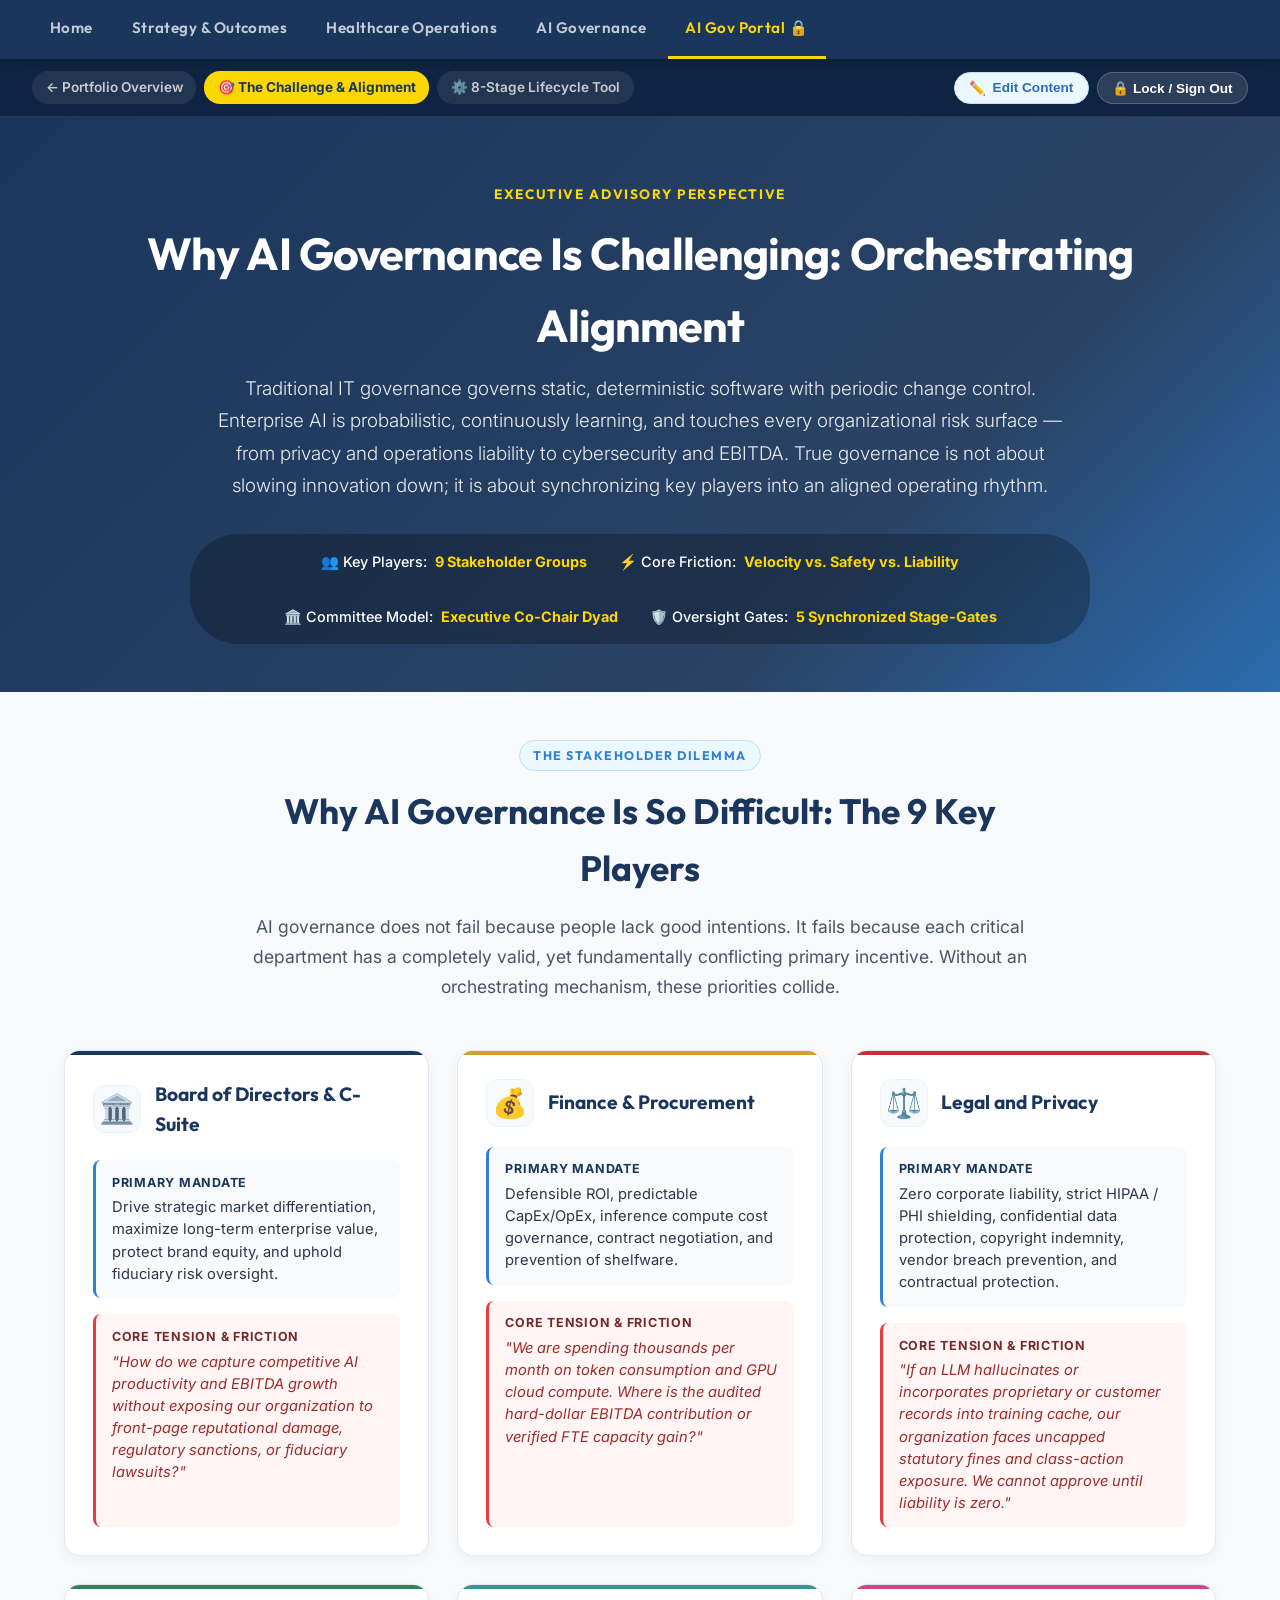
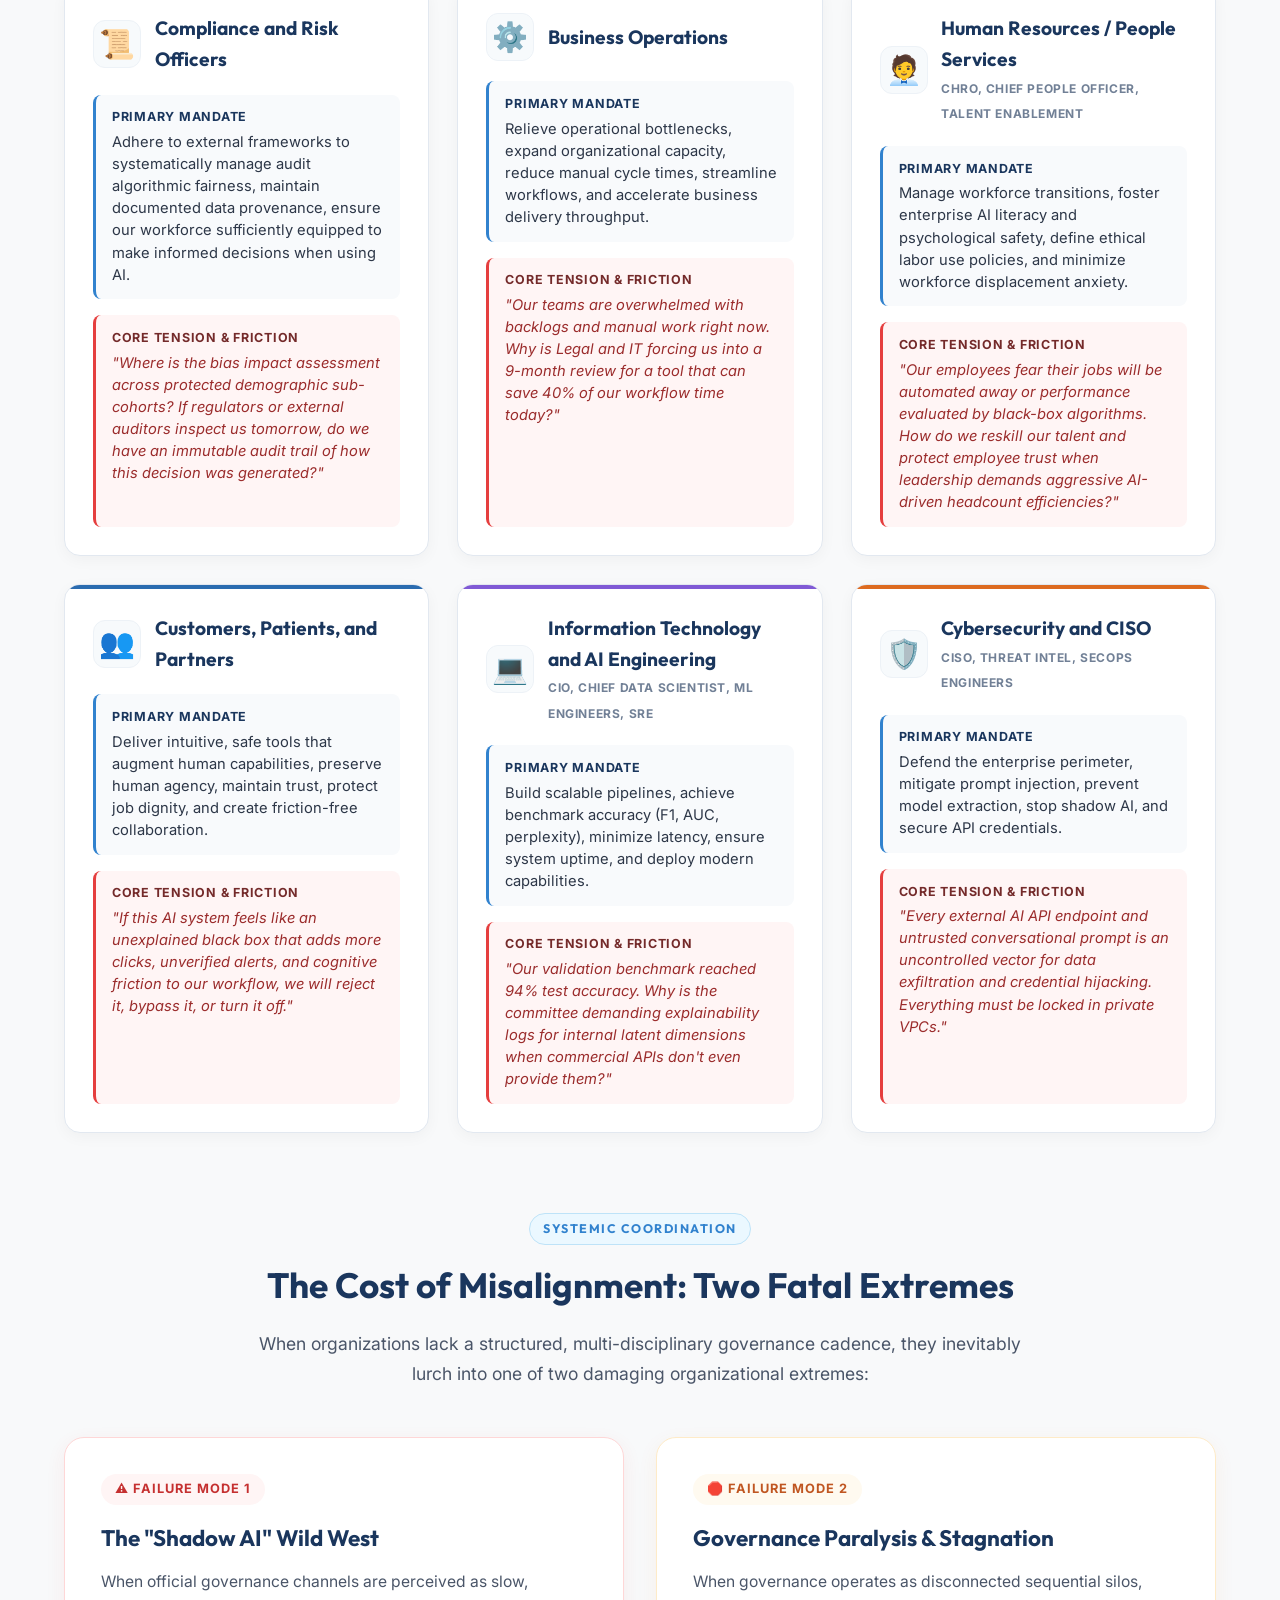
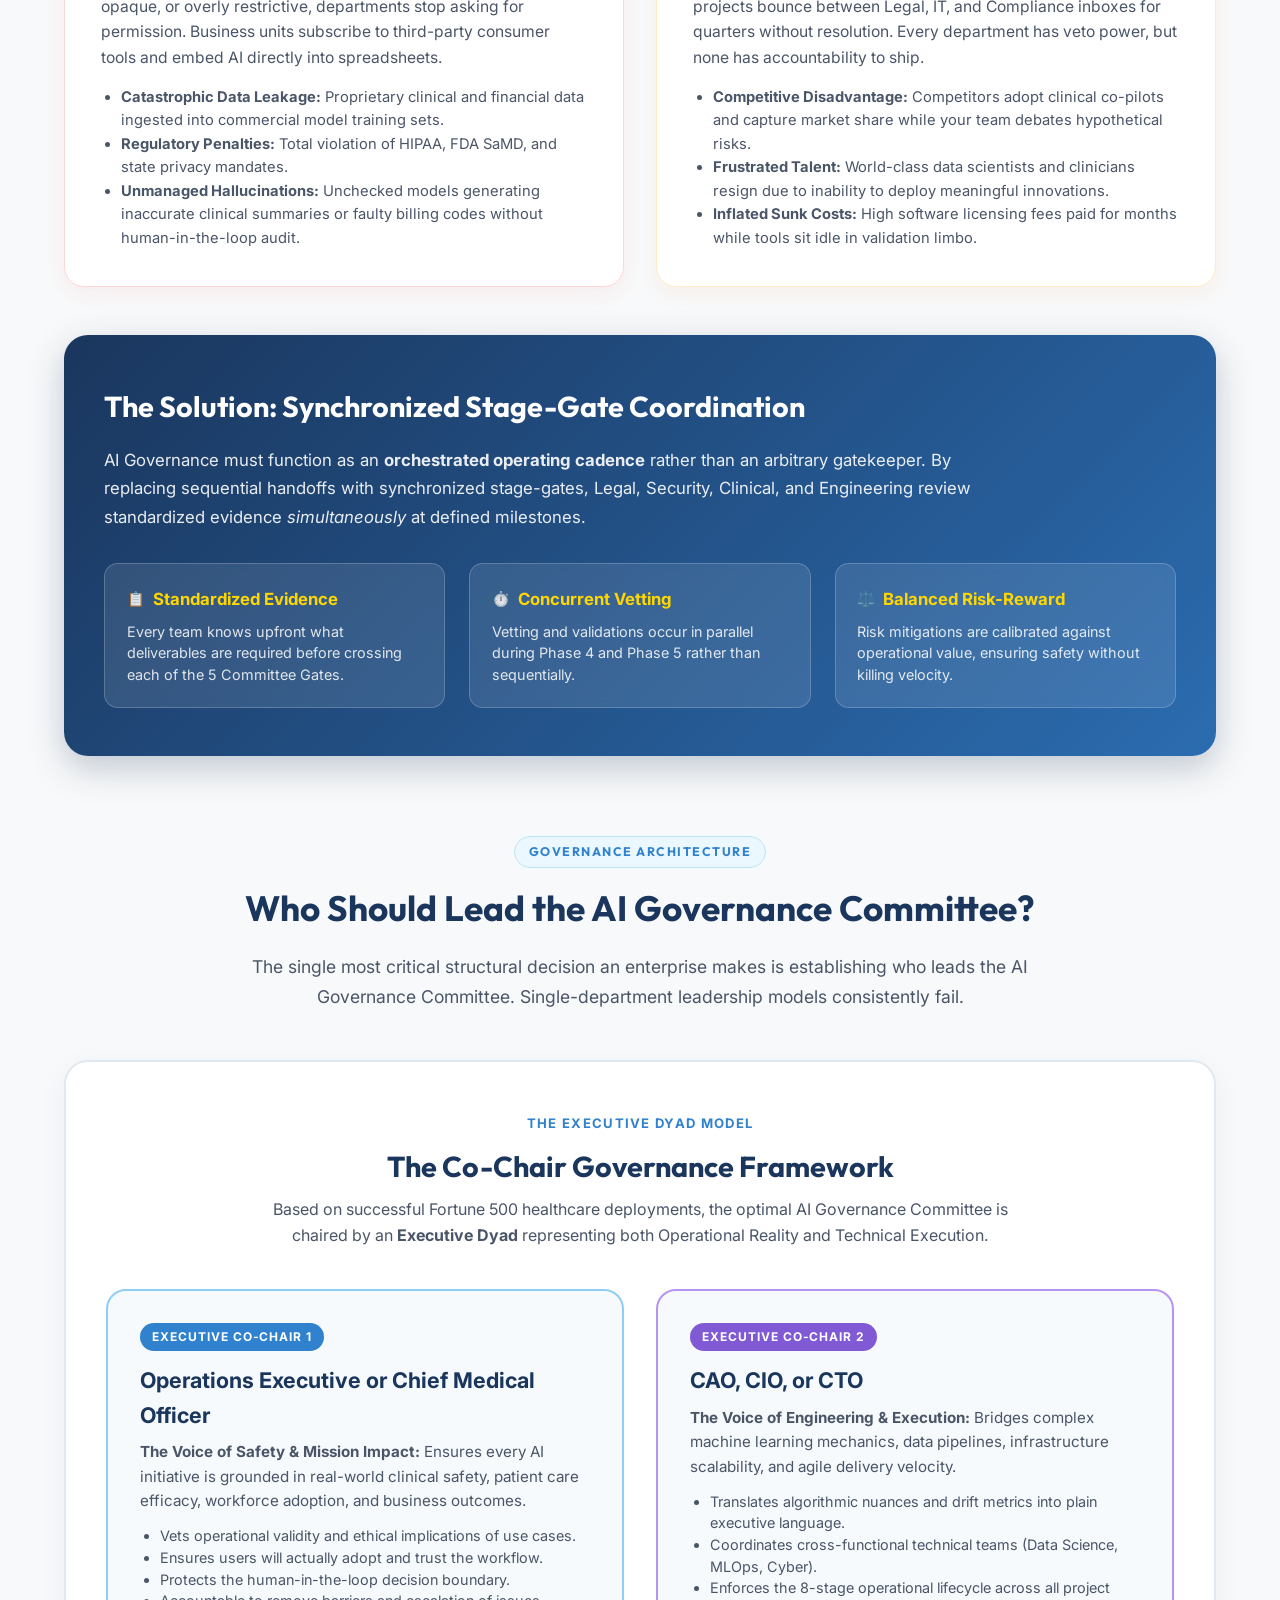
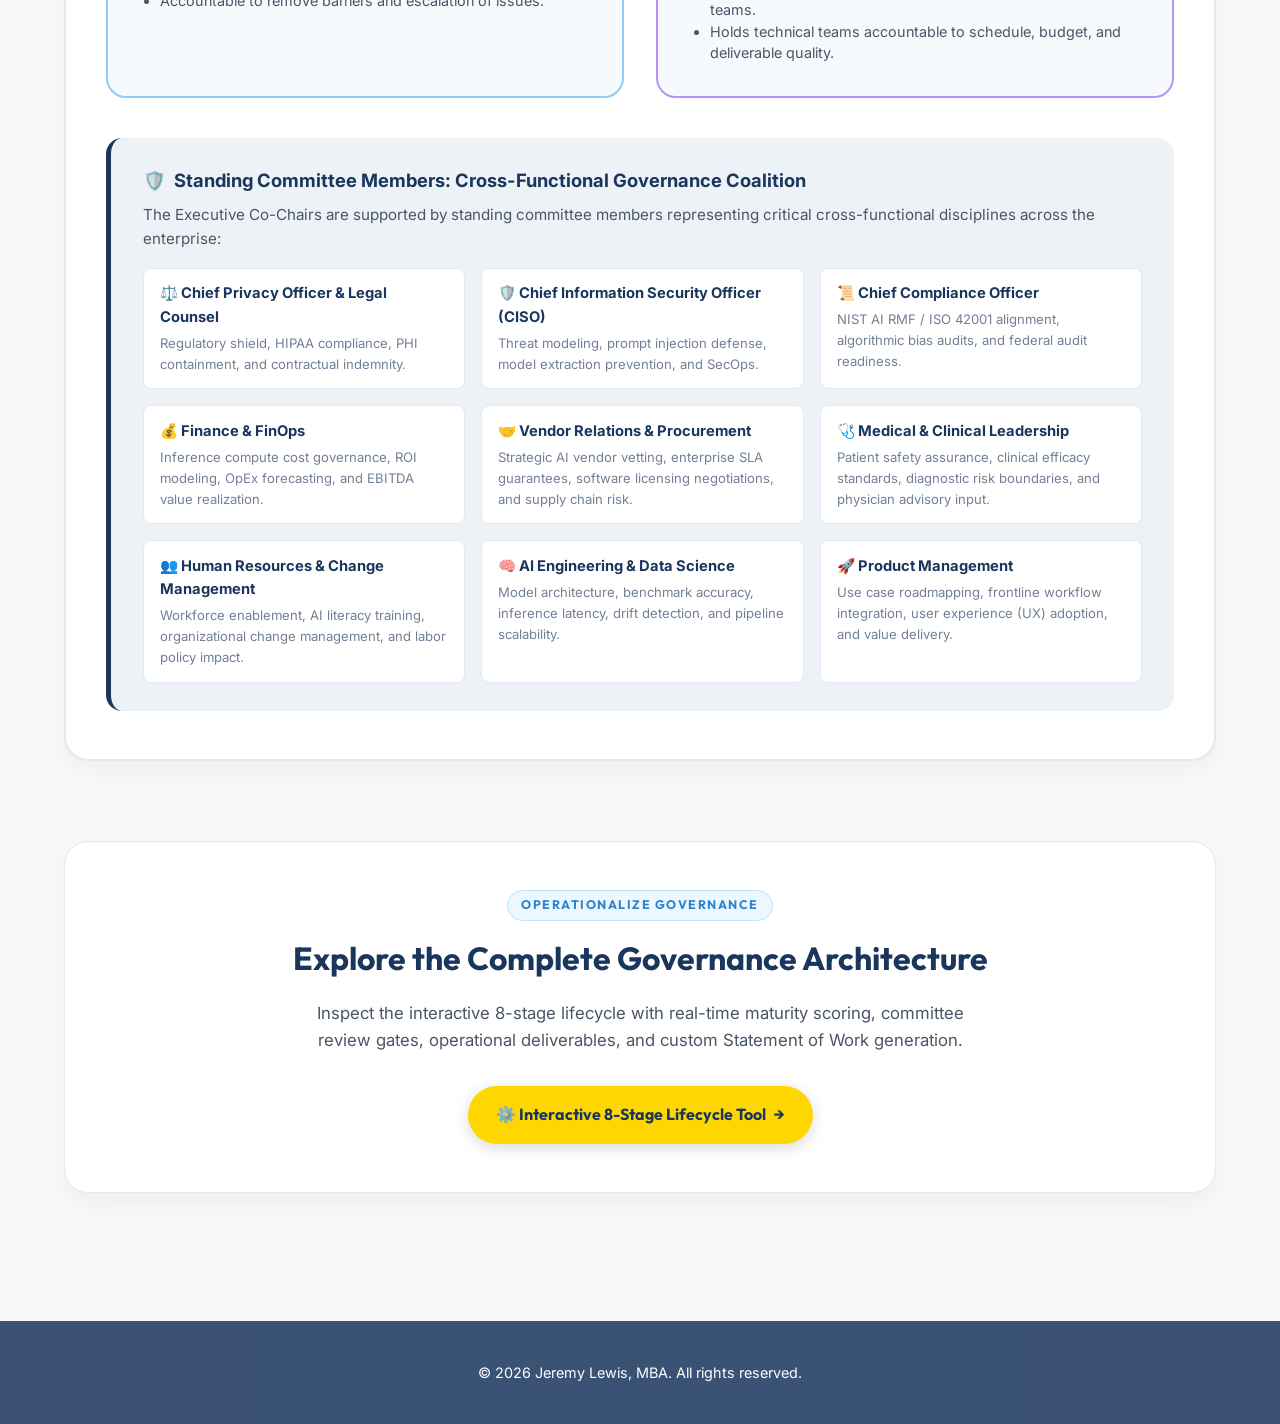
==== ai-gov-alignment.html @ d5bc6970 "Add Enterprise AI Governance suite: 8-stage lifecycle tool, 9 key players alignment framework, clien" ====
<!DOCTYPE html>
<html lang="en"><head>
    <meta charset="UTF-8">
    <meta name="viewport" content="width=device-width, initial-scale=1.0">
    <title>The AI Governance Challenge &amp; Leadership Alignment | Jeremy Lewis, MBA</title>
    <meta name="description" content="Why enterprise AI governance is uniquely challenging, why multi-stakeholder coordination is required, and who should lead the AI Governance Committee.">
    <link rel="icon" type="image/svg+xml" href="assets/favicon.svg">
    <link rel="stylesheet" href="style.css">
    <link rel="stylesheet" href="ai-gov-style.css">
</head>

<body class="lifecycle-app">

    <!-- Primary Site Nav -->
    <nav class="site-nav non-sticky-nav">
        <a href="index.html" class="site-nav-link">Home</a>
        <a href="strategy-outcomes.html" class="site-nav-link">Strategy &amp; Outcomes</a>
        <a href="healthcare-operations.html" class="site-nav-link">Healthcare Operations</a>
        <a href="ai-governance.html" class="site-nav-link">AI Governance</a>
        <a href="ai-gov-lifecycle.html" class="site-nav-link active">AI Gov Portal 🔒</a>
    </nav>

    <!-- Secondary Portal Subnav with Suite Switcher -->
    <div class="portal-subnav">
        <div class="portal-suite-tabs">
            <a href="ai-governance.html" class="portal-suite-tab">
                <span>← Portfolio Overview</span>
            </a>
            <a href="ai-gov-alignment.html" class="portal-suite-tab active">
                <span>🎯 The Challenge &amp; Alignment</span>
            </a>
            <a href="ai-gov-lifecycle.html" class="portal-suite-tab">
                <span>⚙️ 8-Stage Lifecycle Tool</span>
            </a>
        </div>
        <div class="portal-nav-actions" style="display: flex; gap: 0.5rem; align-items: center;">
            <button type="button" class="portal-action-btn edit-mode-toggle-btn" id="alignmentEditToggleBtn" onclick="toggleAlignmentEditMode()" title="Toggle Visual Content Editing Mode">
                <span id="alignmentEditIcon">✏️</span>
                <span id="alignmentEditText">Edit Content</span>
            </button>
            <button type="button" class="portal-action-btn" id="alignmentSaveTopBtn" onclick="saveAlignmentEdits()" style="display: none; font-weight: 700; background: rgb(56, 161, 105) !important; color: rgb(255, 255, 255) !important; border-color: rgb(47, 133, 90) !important;" title="Save all text changes to ai-gov-alignment.html">
                <span>💾 Save to File</span>
            </button>
            <button type="button" class="portal-action-btn" onclick="logoutPortal()">
                <span>🔒 Lock / Sign Out</span>
            </button>
        </div>
    </div>

    <!-- Executive Hero Banner -->
    <header class="lifecycle-header">
        <div class="lifecycle-header-container">
            <span class="lifecycle-tag">Executive Advisory Perspective</span>
            <h1>Why AI Governance Is Challenging: Orchestrating Alignment</h1>
            <p class="lifecycle-subtitle">
                Traditional IT governance governs static, deterministic software with periodic change control. 
                Enterprise AI is probabilistic, continuously learning, and touches every organizational risk surface — from privacy and operations liability to cybersecurity and EBITDA. 
                True governance is not about slowing innovation down; it is about synchronizing key players into an aligned operating rhythm.
            </p>

            <div class="lifecycle-meta-bar">
                <div class="meta-item">
                    <span>👥 Key Players:</span>
                    <strong>9 Stakeholder Groups</strong>
                </div>
                <div class="meta-item">
                    <span>⚡ Core Friction:</span>
                    <strong>Velocity vs. Safety vs. Liability</strong>
                </div>
                <div class="meta-item">
                    <span>🏛️ Committee Model:</span>
                    <strong>Executive Co-Chair Dyad</strong>
                </div>
                <div class="meta-item">
                    <span>🛡️ Oversight Gates:</span>
                    <strong>5 Synchronized Stage-Gates</strong>
                </div>
            </div>
        </div>
    </header>

    <main class="alignment-page-container">

        <!-- Section 1: The Multi-Disciplinary Friction Point -->
        <section class="alignment-section">
            <div class="alignment-section-header">
                <span class="alignment-pill-tag">The Stakeholder Dilemma</span>
                <h2 class="alignment-section-title">Why AI Governance Is So Difficult: The 9 Key Players</h2>
                <p class="alignment-section-desc">
                    AI governance does not fail because people lack good intentions. It fails because each critical department has a completely valid, yet fundamentally conflicting primary incentive. Without an orchestrating mechanism, these priorities collide.
                </p>
            </div>

            <div class="stakeholder-grid">

                <!-- 1. Board of Directors & C-Suite -->
                <div class="stakeholder-card role-board">
                    <div class="stakeholder-card-header">
                        <div class="stakeholder-icon">🏛️</div>
                        <div class="stakeholder-title-wrap">
                            <h3>Board of Directors &amp; C-Suite</h3>
                            <span class="stakeholder-role-badge"></span>
                        </div>
                    </div>
                    <div class="stakeholder-mandate">
                        <strong>Primary Mandate</strong>
                        Drive strategic market differentiation, maximize long-term enterprise value, protect brand equity, and uphold fiduciary risk oversight.
                    </div>
                    <div class="stakeholder-tension">
                        <strong>Core Tension &amp; Friction</strong>
                        <em>"How do we capture competitive AI productivity and EBITDA growth without exposing our organization to front-page reputational damage, regulatory sanctions, or fiduciary lawsuits?"</em>
                    </div>
                </div>

                <!-- 2. Finance -->
                <div class="stakeholder-card role-finance">
                    <div class="stakeholder-card-header">
                        <div class="stakeholder-icon">💰</div>
                        <div class="stakeholder-title-wrap">
                            <h3>Finance &amp; Procurement</h3>
                            <span class="stakeholder-role-badge"></span>
                        </div>
                    </div>
                    <div class="stakeholder-mandate">
                        <strong>Primary Mandate</strong>
                        Defensible ROI, predictable CapEx/OpEx, inference compute cost governance, contract negotiation, and prevention of shelfware.
                    </div>
                    <div class="stakeholder-tension">
                        <strong>Core Tension &amp; Friction</strong>
                        <em>"We are spending thousands per month on token consumption and GPU cloud compute. Where is the audited hard-dollar EBITDA contribution or verified FTE capacity gain?"</em>
                    </div>
                </div>

                <!-- 3. Legal and Privacy -->
                <div class="stakeholder-card role-legal">
                    <div class="stakeholder-card-header">
                        <div class="stakeholder-icon">⚖️</div>
                        <div class="stakeholder-title-wrap">
                            <h3>Legal and Privacy</h3>
                            <span class="stakeholder-role-badge"></span>
                        </div>
                    </div>
                    <div class="stakeholder-mandate">
                        <strong>Primary Mandate</strong>
                        Zero corporate liability, strict HIPAA / PHI shielding, confidential data protection, copyright indemnity, vendor breach prevention, and contractual protection.
                    </div>
                    <div class="stakeholder-tension">
                        <strong>Core Tension &amp; Friction</strong>
                        <em>"If an LLM hallucinates or incorporates proprietary or customer records into training cache, our organization faces uncapped statutory fines and class-action exposure. We cannot approve until liability is zero."</em>
                    </div>
                </div>

                <!-- 4. Compliance and Risk Officers -->
                <div class="stakeholder-card role-compliance">
                    <div class="stakeholder-card-header">
                        <div class="stakeholder-icon">📜</div>
                        <div class="stakeholder-title-wrap">
                            <h3>Compliance and Risk Officers</h3>
                            <span class="stakeholder-role-badge"></span>
                        </div>
                    </div>
                    <div class="stakeholder-mandate">
                        <strong>Primary Mandate</strong>
                        Adhere to external frameworks to systematically manage audit algorithmic fairness, maintain documented data provenance, ensure our workforce sufficiently equipped to make informed decisions when using AI.</div>
                    <div class="stakeholder-tension">
                        <strong>Core Tension &amp; Friction</strong>
                        <em>"Where is the bias impact assessment across protected demographic sub-cohorts? If regulators or external auditors inspect us tomorrow, do we have an immutable audit trail of how this decision was generated?"</em>
                    </div>
                </div>

                <!-- 5. Business Operations -->
                <div class="stakeholder-card role-ops">
                    <div class="stakeholder-card-header">
                        <div class="stakeholder-icon">⚙️</div>
                        <div class="stakeholder-title-wrap">
                            <h3>Business Operations</h3>
                            <span class="stakeholder-role-badge"></span>
                        </div>
                    </div>
                    <div class="stakeholder-mandate">
                        <strong>Primary Mandate</strong>
                        Relieve operational bottlenecks, expand organizational capacity, reduce manual cycle times, streamline workflows, and accelerate business delivery throughput.
                    </div>
                    <div class="stakeholder-tension">
                        <strong>Core Tension &amp; Friction</strong>
                        <em>"Our teams are overwhelmed with backlogs and manual work right now. Why is Legal and IT forcing us into a 9-month review for a tool that can save 40% of our workflow time today?"</em>
                    </div>
                </div>

                <!-- 6. Human Resources / People Services -->
                <div class="stakeholder-card role-hr">
                    <div class="stakeholder-card-header">
                        <div class="stakeholder-icon">🧑‍💼</div>
                        <div class="stakeholder-title-wrap">
                            <h3>Human Resources / People Services</h3>
                            <span class="stakeholder-role-badge">CHRO, Chief People Officer, Talent Enablement</span>
                        </div>
                    </div>
                    <div class="stakeholder-mandate">
                        <strong>Primary Mandate</strong>
                        Manage workforce transitions, foster enterprise AI literacy and psychological safety, define ethical labor use policies, and minimize workforce displacement anxiety.
                    </div>
                    <div class="stakeholder-tension">
                        <strong>Core Tension &amp; Friction</strong>
                        <em>"Our employees fear their jobs will be automated away or performance evaluated by black-box algorithms. How do we reskill our talent and protect employee trust when leadership demands aggressive AI-driven headcount efficiencies?"</em>
                    </div>
                </div>

                <!-- 7. Customers, Patients, and Partners -->
                <div class="stakeholder-card role-frontline">
                    <div class="stakeholder-card-header">
                        <div class="stakeholder-icon">👥</div>
                        <div class="stakeholder-title-wrap">
                            <h3>Customers, Patients, and Partners</h3>
                            <span class="stakeholder-role-badge"></span>
                        </div>
                    </div>
                    <div class="stakeholder-mandate">
                        <strong>Primary Mandate</strong>
                        Deliver intuitive, safe tools that augment human capabilities, preserve human agency, maintain trust, protect job dignity, and create friction-free collaboration.
                    </div>
                    <div class="stakeholder-tension">
                        <strong>Core Tension &amp; Friction</strong>
                        <em>"If this AI system feels like an unexplained black box that adds more clicks, unverified alerts, and cognitive friction to our workflow, we will reject it, bypass it, or turn it off."</em>
                    </div>
                </div>

                <!-- 8. Information Technology and AI Engineering -->
                <div class="stakeholder-card role-tech">
                    <div class="stakeholder-card-header">
                        <div class="stakeholder-icon">💻</div>
                        <div class="stakeholder-title-wrap">
                            <h3>Information Technology and AI Engineering</h3>
                            <span class="stakeholder-role-badge">CIO, Chief Data Scientist, ML Engineers, SRE</span>
                        </div>
                    </div>
                    <div class="stakeholder-mandate">
                        <strong>Primary Mandate</strong>
                        Build scalable pipelines, achieve benchmark accuracy (F1, AUC, perplexity), minimize latency, ensure system uptime, and deploy modern capabilities.
                    </div>
                    <div class="stakeholder-tension">
                        <strong>Core Tension &amp; Friction</strong>
                        <em>"Our validation benchmark reached 94% test accuracy. Why is the committee demanding explainability logs for internal latent dimensions when commercial APIs don't even provide them?"</em>
                    </div>
                </div>

                <!-- 9. Cybersecurity and CISO -->
                <div class="stakeholder-card role-cyber">
                    <div class="stakeholder-card-header">
                        <div class="stakeholder-icon">🛡️</div>
                        <div class="stakeholder-title-wrap">
                            <h3>Cybersecurity and CISO</h3>
                            <span class="stakeholder-role-badge">CISO, Threat Intel, SecOps Engineers</span>
                        </div>
                    </div>
                    <div class="stakeholder-mandate">
                        <strong>Primary Mandate</strong>
                        Defend the enterprise perimeter, mitigate prompt injection, prevent model extraction, stop shadow AI, and secure API credentials.
                    </div>
                    <div class="stakeholder-tension">
                        <strong>Core Tension &amp; Friction</strong>
                        <em>"Every external AI API endpoint and untrusted conversational prompt is an uncontrolled vector for data exfiltration and credential hijacking. Everything must be locked in private VPCs."</em>
                    </div>
                </div>

            </div>
        </section>

        <!-- Section 2: Why Coordinated Alignment Is Mandatory -->
        <section class="alignment-section">
            <div class="alignment-section-header">
                <span class="alignment-pill-tag">Systemic Coordination</span>
                <h2 class="alignment-section-title">The Cost of Misalignment: Two Fatal Extremes</h2>
                <p class="alignment-section-desc">
                    When organizations lack a structured, multi-disciplinary governance cadence, they inevitably lurch into one of two damaging organizational extremes:
                </p>
            </div>

            <div class="failure-modes-grid">
                <!-- Extreme 1 -->
                <div class="failure-card">
                    <div class="failure-card-badge">⚠️ Failure Mode 1</div>
                    <h3>The "Shadow AI" Wild West</h3>
                    <p>
                        When official governance channels are perceived as slow, opaque, or overly restrictive, departments stop asking for permission. Business units subscribe to third-party consumer tools and embed AI directly into spreadsheets.
                    </p>
                    <ul>
                        <li><strong>Catastrophic Data Leakage:</strong> Proprietary clinical and financial data ingested into commercial model training sets.</li>
                        <li><strong>Regulatory Penalties:</strong> Total violation of HIPAA, FDA SaMD, and state privacy mandates.</li>
                        <li><strong>Unmanaged Hallucinations:</strong> Unchecked models generating inaccurate clinical summaries or faulty billing codes without human-in-the-loop audit.</li>
                    </ul>
                </div>

                <!-- Extreme 2 -->
                <div class="failure-card warning-amber">
                    <div class="failure-card-badge">🛑 Failure Mode 2</div>
                    <h3>Governance Paralysis &amp; Stagnation</h3>
                    <p>
                        When governance operates as disconnected sequential silos, projects bounce between Legal, IT, and Compliance inboxes for quarters without resolution. Every department has veto power, but none has accountability to ship.
                    </p>
                    <ul>
                        <li><strong>Competitive Disadvantage:</strong> Competitors adopt clinical co-pilots and capture market share while your team debates hypothetical risks.</li>
                        <li><strong>Frustrated Talent:</strong> World-class data scientists and clinicians resign due to inability to deploy meaningful innovations.</li>
                        <li><strong>Inflated Sunk Costs:</strong> High software licensing fees paid for months while tools sit idle in validation limbo.</li>
                    </ul>
                </div>
            </div>

            <!-- The Coordinated Solution -->
            <div class="coordination-solution-banner">
                <h3>The Solution: Synchronized Stage-Gate Coordination</h3>
                <p>
                    AI Governance must function as an <strong>orchestrated operating cadence</strong> rather than an arbitrary gatekeeper. 
                    By replacing sequential handoffs with synchronized stage-gates, Legal, Security, Clinical, and Engineering review standardized evidence <em>simultaneously</em> at defined milestones.
                </p>

                <div class="solution-features-row">
                    <div class="solution-feature-box">
                        <strong><span>📋</span> Standardized Evidence</strong>
                        <span>Every team knows upfront what deliverables are required before crossing each of the 5 Committee Gates.</span>
                    </div>
                    <div class="solution-feature-box">
                        <strong><span>⏱️</span> Concurrent Vetting</strong>
                        <span>Vetting and validations occur in parallel during Phase 4 and Phase 5 rather than sequentially.</span>
                    </div>
                    <div class="solution-feature-box">
                        <strong><span>⚖️</span> Balanced Risk-Reward</strong>
                        <span>Risk mitigations are calibrated against operational value, ensuring safety without killing velocity.</span>
                    </div>
                </div>
            </div>
        </section>

        <!-- Section 3: Committee Leadership Recommendations -->
        <section class="alignment-section">
            <div class="alignment-section-header">
                <span class="alignment-pill-tag">Governance Architecture</span>
                <h2 class="alignment-section-title">Who Should Lead the AI Governance Committee?</h2>
                <p class="alignment-section-desc">
                    The single most critical structural decision an enterprise makes is establishing who leads the AI Governance Committee. Single-department leadership models consistently fail.
                </p>
            </div>

            <div class="leadership-dyad-container">
                <div style="text-align: center; max-width: 750px; margin: 0 auto 2.5rem;">
                    <span style="font-size: 0.82rem; font-weight: 700; text-transform: uppercase; letter-spacing: 0.1em; color: var(--accent-color);">The Executive Dyad Model</span>
                    <h3 style="font-size: 1.8rem; color: var(--primary-color); margin: 0.5rem 0;">The Co-Chair Governance Framework</h3>
                    <p style="color: #4a5568; line-height: 1.6;">
                        Based on successful Fortune 500 healthcare deployments, the optimal AI Governance Committee is chaired by an <strong>Executive Dyad</strong> representing both Operational Reality and Technical Execution.
                    </p>
                </div>

                <div class="dyad-chairs-grid">
                    <!-- Co-Chair 1 -->
                    <div class="dyad-chair-card clinical">
                        <span class="dyad-role-pill">Executive Co-Chair 1</span>
                        <h4>Operations Executive or Chief Medical Officer</h4>
                        <p>
                            <strong>The Voice of Safety &amp; Mission Impact:</strong>
                            Ensures every AI initiative is grounded in real-world clinical safety, patient care efficacy, workforce adoption, and business outcomes.
                        </p>
                        <ul>
                            <li>Vets operational validity and ethical implications of use cases.</li>
                            <li>Ensures users will actually adopt and trust the workflow.</li>
                            <li>Protects the human-in-the-loop decision boundary.</li>
                            <li>Accountable to remove barriers and escalation of issues.&nbsp;&nbsp;</li>
                        </ul>
                    </div>

                    <!-- Co-Chair 2 -->
                    <div class="dyad-chair-card technical">
                        <span class="dyad-role-pill">Executive Co-Chair 2</span>
                        <h4>CAO, CIO, or CTO</h4>
                        <p>
                            <strong>The Voice of Engineering &amp; Execution:</strong>
                            Bridges complex machine learning mechanics, data pipelines, infrastructure scalability, and agile delivery velocity.
                        </p>
                        <ul>
                            <li>Translates algorithmic nuances and drift metrics into plain executive language.</li>
                            <li>Coordinates cross-functional technical teams (Data Science, MLOps, Cyber).</li>
                            <li>Enforces the 8-stage operational lifecycle across all project teams.</li>
                            <li>Holds technical teams accountable to schedule, budget, and deliverable quality.</li>
                        </ul>
                    </div>
                </div>

                <!-- Standing Committee Members -->
                <div class="standing-officers-box">
                    <h4><span>🛡️</span> Standing Committee Members: Cross-Functional Governance Coalition</h4>
                    <p style="color: #4a5568; font-size: 0.95rem; margin: 0;">
                        The Executive Co-Chairs are supported by standing committee members representing critical cross-functional disciplines across the enterprise:
                    </p>

                    <div class="standing-officers-list">
                        <div class="officer-item">
                            <strong>⚖️ Chief Privacy Officer &amp; Legal Counsel</strong>
                            <span>Regulatory shield, HIPAA compliance, PHI containment, and contractual indemnity.</span>
                        </div>
                        <div class="officer-item">
                            <strong>🛡️ Chief Information Security Officer (CISO)</strong>
                            <span>Threat modeling, prompt injection defense, model extraction prevention, and SecOps.</span>
                        </div>
                        <div class="officer-item">
                            <strong>📜 Chief Compliance Officer</strong>
                            <span>NIST AI RMF / ISO 42001 alignment, algorithmic bias audits, and federal audit readiness.</span>
                        </div>
                        <div class="officer-item">
                            <strong>💰 Finance &amp; FinOps</strong>
                            <span>Inference compute cost governance, ROI modeling, OpEx forecasting, and EBITDA value realization.</span>
                        </div>
                        <div class="officer-item">
                            <strong>🤝 Vendor Relations &amp; Procurement</strong>
                            <span>Strategic AI vendor vetting, enterprise SLA guarantees, software licensing negotiations, and supply chain risk.</span>
                        </div>
                        <div class="officer-item">
                            <strong>🩺 Medical &amp; Clinical Leadership</strong>
                            <span>Patient safety assurance, clinical efficacy standards, diagnostic risk boundaries, and physician advisory input.</span>
                        </div>
                        <div class="officer-item">
                            <strong>👥 Human Resources &amp; Change Management</strong>
                            <span>Workforce enablement, AI literacy training, organizational change management, and labor policy impact.</span>
                        </div>
                        <div class="officer-item">
                            <strong>🧠 AI Engineering &amp; Data Science</strong>
                            <span>Model architecture, benchmark accuracy, inference latency, drift detection, and pipeline scalability.</span>
                        </div>
                        <div class="officer-item">
                            <strong>🚀 Product Management</strong>
                            <span>Use case roadmapping, frontline workflow integration, user experience (UX) adoption, and value delivery.</span>
                        </div>
                    </div>
                </div>
            </div>
        </section>

        <!-- Section 4: Operational Next Steps -->
        <section class="alignment-section" style="margin-bottom: 2rem;">
            <div style="background: #ffffff; border: 1px solid #e2e8f0; border-radius: 1.5rem; padding: 3rem 2.5rem; box-shadow: 0 10px 30px rgba(0,0,0,0.05); text-align: center;">
                <span class="alignment-pill-tag">Operationalize Governance</span>
                <h2 style="font-size: 2rem; color: var(--primary-color); margin-bottom: 1rem;">Explore the Complete Governance Architecture</h2>
                <p style="max-width: 700px; margin: 0 auto 2rem; color: #4a5568; font-size: 1.05rem; line-height: 1.6;">
                    Inspect the interactive 8-stage lifecycle with real-time maturity scoring, committee review gates, operational deliverables, and custom Statement of Work generation.
                </p>

                <div style="display: flex; gap: 1.25rem; justify-content: center; flex-wrap: wrap;">
                    <a href="ai-gov-lifecycle.html" style="background: #FFD700; color: #1a365d; font-family: 'Outfit', sans-serif; font-weight: 700; font-size: 1rem; padding: 1rem 1.75rem; border-radius: 2rem; text-decoration: none; display: inline-flex; align-items: center; gap: 0.5rem; box-shadow: 0 4px 15px rgba(0,0,0,0.15); transition: transform 0.2s ease;">
                        <span>⚙️ Interactive 8-Stage Lifecycle Tool</span>
                        <span>→</span>
                    </a>
                </div>
            </div>
        </section>

    </main>

    <!-- Footer -->
    <footer class="sp-footer">
        <p>© 2026 Jeremy Lewis, MBA. All rights reserved.</p>
    </footer>

    <!-- In-Page Visual Edit Floating Action Bar -->
    <div class="edit-mode-floating-bar" id="editFloatingBar" style="display: none;">
        <div class="edit-bar-status">
            <span class="edit-pulse-dot"></span>
            <span id="editStatusMessage">💾 Saving changes to ai-gov-alignment.html...</span>
        </div>
        <div class="edit-bar-actions">
            <button type="button" class="edit-bar-btn btn-save" onclick="saveAlignmentEdits()" title="Save all text changes to ai-gov-alignment.html" disabled="">
                <span>💾 Save to File</span>
            </button>
            <button type="button" class="edit-bar-btn btn-lock" onclick="lockEditorAccess()" title="Lock Editor (Require password again)">
                <span>🔒 Lock Editor</span>
            </button>
            <button type="button" class="edit-bar-btn btn-discard" onclick="toggleAlignmentEditMode()" title="Exit Edit Mode">
                <span>✕ Exit Edit Mode</span>
            </button>
        </div>
    </div>

    <!-- Save Notification Toast -->
    <div class="edit-save-toast" id="editSaveToast">
        <span>✓</span>
        <span id="editSaveToastText">✓ Saved successfully to ai-gov-alignment.html!</span>
    </div>

    <script src="ai-gov.js"></script>
    <script>
        // Visual Edit Mode for Alignment & Leadership Strategy Page
        let isAlignmentEditActive = false;

        const EDITABLE_SELECTORS = [
            '.lifecycle-header .lifecycle-tag',
            '.lifecycle-header h1',
            '.lifecycle-header .lifecycle-subtitle',
            '.lifecycle-header .meta-item strong',
            '.lifecycle-header .meta-item span',
            '.alignment-page-container .alignment-pill-tag',
            '.alignment-page-container .alignment-section-title',
            '.alignment-page-container .alignment-section-desc',
            '.alignment-page-container .stakeholder-icon',
            '.alignment-page-container .stakeholder-title-wrap h3',
            '.alignment-page-container .stakeholder-role-badge',
            '.alignment-page-container .stakeholder-mandate',
            '.alignment-page-container .stakeholder-tension',
            '.alignment-page-container .failure-card-badge',
            '.alignment-page-container .failure-card h3',
            '.alignment-page-container .failure-card p',
            '.alignment-page-container .failure-card ul li',
            '.alignment-page-container .coordination-solution-banner h3',
            '.alignment-page-container .coordination-solution-banner p',
            '.alignment-page-container .solution-feature-box strong',
            '.alignment-page-container .solution-feature-box span',
            '.alignment-page-container .leadership-dyad-container h3',
            '.alignment-page-container .leadership-dyad-container p',
            '.alignment-page-container .leadership-dyad-container span',
            '.alignment-page-container .dyad-role-pill',
            '.alignment-page-container .dyad-chair-card h4',
            '.alignment-page-container .dyad-chair-card p',
            '.alignment-page-container .dyad-chair-card ul li',
            '.alignment-page-container .standing-officers-box h4',
            '.alignment-page-container .standing-officers-box p',
            '.alignment-page-container .officer-item strong',
            '.alignment-page-container .officer-item span',
            '.alignment-page-container section h2',
            '.alignment-page-container section p'
        ];

        function toggleAlignmentEditMode() {
            if (!isAlignmentEditActive) {
                if (typeof isEditorAuthenticated === 'function' && !isEditorAuthenticated()) {
                    promptEditorAuth(() => toggleAlignmentEditMode());
                    return;
                }
            }
            isAlignmentEditActive = !isAlignmentEditActive;
            const btn = document.getElementById('alignmentEditToggleBtn');
            const icon = document.getElementById('alignmentEditIcon');
            const text = document.getElementById('alignmentEditText');
            const topSaveBtn = document.getElementById('alignmentSaveTopBtn');
            const bar = document.getElementById('editFloatingBar');

            if (isAlignmentEditActive) {
                document.body.classList.add('edit-mode-active');
                if (btn) btn.classList.add('active');
                if (icon) icon.textContent = '👁️';
                if (text) text.textContent = 'Exit Edit Mode';
                if (topSaveBtn) topSaveBtn.style.display = 'inline-flex';
                if (bar) bar.style.display = 'flex';

                // Enable contenteditable on target elements
                document.querySelectorAll(EDITABLE_SELECTORS.join(', ')).forEach(el => {
                    el.setAttribute('contenteditable', 'true');
                    el.setAttribute('spellcheck', 'false');
                });

                attachListAddButtons();
                showAlignmentToast('✏️ Edit Mode ON: Click any text to edit, hit Enter on bullets to add items, or Ctrl+S to save.');
            } else {
                document.body.classList.remove('edit-mode-active');
                if (btn) btn.classList.remove('active');
                if (icon) icon.textContent = '✏️';
                if (text) text.textContent = 'Edit Content';
                if (topSaveBtn) topSaveBtn.style.display = 'none';
                if (bar) bar.style.display = 'none';

                // Disable contenteditable
                document.querySelectorAll('[contenteditable]').forEach(el => {
                    el.removeAttribute('contenteditable');
                    el.removeAttribute('spellcheck');
                });

                removeListAddButtons();
            }
        }

        function attachListAddButtons() {
            document.querySelectorAll('.alignment-page-container ul').forEach(ul => {
                if (!ul.nextElementSibling || !ul.nextElementSibling.classList.contains('alignment-edit-helper')) {
                    const addBtn = document.createElement('button');
                    addBtn.type = 'button';
                    addBtn.className = 'add-bullet-action-btn alignment-edit-helper';
                    addBtn.innerHTML = '<span>➕ Add Bullet Point</span>';
                    addBtn.title = 'Add a new bullet point to this list';
                    addBtn.onclick = () => {
                        const newLi = document.createElement('li');
                        newLi.setAttribute('contenteditable', 'true');
                        newLi.setAttribute('spellcheck', 'false');
                        newLi.innerHTML = '<strong>New Item:</strong> Description of impact or action item...';
                        ul.appendChild(newLi);
                        newLi.focus();
                        const range = document.createRange();
                        range.selectNodeContents(newLi);
                        const sel = window.getSelection();
                        if (sel) {
                            sel.removeAllRanges();
                            sel.addRange(range);
                        }
                        showAlignmentToast('➕ Bullet point added! Click to edit or hit Enter for another.');
                    };
                    ul.parentNode.insertBefore(addBtn, ul.nextSibling);
                }
            });
        }

        function removeListAddButtons() {
            document.querySelectorAll('.alignment-edit-helper').forEach(el => el.remove());
        }

        // Global Keyboard Shortcut: Ctrl+S / Cmd+S & Enter on LI
        document.addEventListener('keydown', (e) => {
            if (!isAlignmentEditActive) return;

            // Save shortcut
            if ((e.ctrlKey || e.metaKey) && e.key.toLowerCase() === 's') {
                e.preventDefault();
                saveAlignmentEdits();
                return;
            }

            // Enter on bullet list items
            if (e.target && e.target.tagName === 'LI' && e.key === 'Enter' && !e.shiftKey) {
                e.preventDefault();
                const newLi = document.createElement('li');
                newLi.setAttribute('contenteditable', 'true');
                newLi.setAttribute('spellcheck', 'false');
                newLi.innerHTML = '<strong>New Item:</strong> Description of action or impact...';

                if (e.target.nextSibling) {
                    e.target.parentNode.insertBefore(newLi, e.target.nextSibling);
                } else {
                    e.target.parentNode.appendChild(newLi);
                }

                newLi.focus();
                const range = document.createRange();
                range.selectNodeContents(newLi);
                const sel = window.getSelection();
                if (sel) {
                    sel.removeAllRanges();
                    sel.addRange(range);
                }
                showAlignmentToast('➕ Bullet point added! Press Enter for another or Ctrl+S to save.');
            }

            // Backspace on empty bullet list item
            if (e.target && e.target.tagName === 'LI' && e.key === 'Backspace') {
                if (e.target.textContent.trim() === '') {
                    e.preventDefault();
                    const prev = e.target.previousElementSibling;
                    const parent = e.target.parentNode;
                    if (parent && parent.children.length > 1) {
                        e.target.remove();
                        if (prev) {
                            prev.focus();
                            const range = document.createRange();
                            range.selectNodeContents(prev);
                            range.collapse(false);
                            const sel = window.getSelection();
                            if (sel) {
                                sel.removeAllRanges();
                                sel.addRange(range);
                            }
                        }
                        showAlignmentToast('🗑️ Empty bullet point removed.');
                    }
                }
            }
        });

        async function saveAlignmentEdits() {
            if (typeof isEditorAuthenticated === 'function' && !isEditorAuthenticated()) {
                showAlignmentToast('🔒 Editor authorization required to save.');
                promptEditorAuth(() => saveAlignmentEdits());
                return;
            }

            const statusMsg = document.getElementById('editStatusMessage');
            const saveFloatingBtn = document.querySelector('.edit-bar-btn.btn-save');
            const saveTopBtn = document.getElementById('alignmentSaveTopBtn');

            if (statusMsg) statusMsg.textContent = '💾 Saving changes to ai-gov-alignment.html...';
            if (saveFloatingBtn) saveFloatingBtn.disabled = true;
            if (saveTopBtn) saveTopBtn.disabled = true;

            try {
                // Clone the entire document element
                const docClone = document.documentElement.cloneNode(true);

                // Strip all edit-mode classes and attributes from clone
                docClone.classList.remove('edit-mode-active');
                const bodyClone = docClone.querySelector('body');
                if (bodyClone) bodyClone.classList.remove('edit-mode-active');

                // Remove contenteditable and spellcheck
                docClone.querySelectorAll('[contenteditable]').forEach(el => el.removeAttribute('contenteditable'));
                docClone.querySelectorAll('[spellcheck]').forEach(el => el.removeAttribute('spellcheck'));

                // Remove dynamic edit helper buttons
                docClone.querySelectorAll('.alignment-edit-helper').forEach(el => el.remove());

                // Reset floating bar display and state
                const cloneBar = docClone.querySelector('#editFloatingBar');
                if (cloneBar) {
                    cloneBar.style.display = 'none';
                    const cloneStatus = cloneBar.querySelector('#editStatusMessage');
                    if (cloneStatus) cloneStatus.textContent = '✏️ Visual Edit Mode — Click any headline, card, or bullet to edit';
                    const cloneSaveBtn = cloneBar.querySelector('.edit-bar-btn.btn-save');
                    if (cloneSaveBtn) cloneSaveBtn.removeAttribute('disabled');
                }

                // Reset top action buttons
                const cloneTopSave = docClone.querySelector('#alignmentSaveTopBtn');
                if (cloneTopSave) {
                    cloneTopSave.style.display = 'none';
                    cloneTopSave.removeAttribute('disabled');
                }

                const cloneToggleBtn = docClone.querySelector('#alignmentEditToggleBtn');
                if (cloneToggleBtn) {
                    cloneToggleBtn.classList.remove('active');
                    const icon = cloneToggleBtn.querySelector('#alignmentEditIcon');
                    if (icon) icon.textContent = '✏️';
                    const text = cloneToggleBtn.querySelector('#alignmentEditText');
                    if (text) text.textContent = 'Edit Content';
                }

                // Reset toast state
                const cloneToast = docClone.querySelector('#editSaveToast');
                if (cloneToast) cloneToast.classList.remove('show');

                // Generate clean serialized HTML
                const cleanHtml = '<!DOCTYPE html>\n' + docClone.outerHTML;

                const response = await fetch('/api/save-page', {
                    method: 'POST',
                    headers: {
                        'Content-Type': 'application/json',
                        'X-Editor-Auth': sessionStorage.getItem('ai_gov_editor_unlocked') || ''
                    },
                    body: JSON.stringify({
                        page: 'ai-gov-alignment.html',
                        html: cleanHtml
                    })
                });

                if (!response.ok) {
                    const errJson = await response.json().catch(() => ({}));
                    throw new Error(errJson.error || `Server returned HTTP ${response.status}`);
                }

                showAlignmentToast('✓ Saved successfully to ai-gov-alignment.html!');
                if (statusMsg) statusMsg.textContent = '✓ Saved! Click any text to keep editing or press Ctrl+S to save';
            } catch (err) {
                console.error('Failed to save alignment page:', err);
                showAlignmentToast('⚠️ Save failed: ' + err.message);
                if (statusMsg) statusMsg.textContent = '⚠️ Error saving: ' + err.message;
            } finally {
                if (saveFloatingBtn) saveFloatingBtn.disabled = false;
                if (saveTopBtn) saveTopBtn.disabled = false;
            }
        }

        function showAlignmentToast(msg) {
            const toast = document.getElementById('editSaveToast');
            const text = document.getElementById('editSaveToastText');
            if (toast && text) {
                text.textContent = msg;
                toast.classList.add('show');
                setTimeout(() => toast.classList.remove('show'), 3500);
            }
        }
    </script>





    <div class="editor-auth-modal-overlay" id="editorAuthModalOverlay" role="dialog" aria-modal="true" aria-labelledby="editorAuthTitle">
        <div class="editor-auth-modal-card">
            <div class="editor-auth-header">
                <h3 id="editorAuthTitle">🔒 Editor Authorization</h3>
                <button type="button" class="close-modal-btn" onclick="closeEditorAuthModal()" aria-label="Close dialog">✕</button>
            </div>
            <form id="editorAuthForm" class="editor-auth-body" onsubmit="return false;">
                <p class="editor-auth-desc">
                    This capability allows live modification of framework content. Please enter the <strong>Editor Access Password</strong> to unlock editing capabilities.
                </p>
                <div class="editor-auth-input-group">
                    <input type="password" id="editorAuthPasswordInput" class="editor-auth-input" placeholder="Enter editor password..." autocomplete="current-password" required="">
                    <button type="button" class="editor-auth-eye-btn" onclick="toggleEditorPasswordVisibility()" title="Toggle visibility">
                        <span id="editorAuthEyeIcon">👁️</span>
                    </button>
                </div>
                <div class="editor-auth-error" id="editorAuthError" style="display: none;"></div>
                <div class="editor-auth-footer">
                    <button type="button" class="editor-auth-cancel-btn" onclick="closeEditorAuthModal()">Cancel</button>
                    <button type="submit" class="editor-auth-submit-btn" id="editorAuthSubmitBtn">
                        <span>🔓 Unlock Editor</span>
                    </button>
                </div>
            </form>
        </div>
    </div></body></html>
---- style.css ----
@import url('https://fonts.googleapis.com/css2?family=Inter:wght@300;400;600&family=Outfit:wght@400;700&display=swap');

:root {
    --bg-color: #f8f9fa;
    --text-color: #2d3748;
    --primary-color: #1a365d;
    /* Deep Slate Blue */
    --secondary-color: #2f855a;
    /* Soft Sage */
    --accent-color: #3182ce;
    /* Modern Blue */
    --glass-bg: rgba(255, 255, 255, 0.7);
    --section-padding: 6rem 2rem;
    --transition: all 0.4s cubic-bezier(0.4, 0, 0.2, 1);
}

* {
    margin: 0;
    padding: 0;
    box-sizing: border-box;
}

html {
    scroll-behavior: smooth;
}

body {
    font-family: 'Inter', sans-serif;
    background-color: var(--bg-color);
    color: var(--text-color);
    line-height: 1.6;
    overflow-x: hidden;
}

h1,
h2,
h3 {
    font-family: 'Outfit', sans-serif;
    color: var(--primary-color);
}

/* Layered Cake Structure */
.section-layer {
    min-height: 80vh;
    display: flex;
    flex-direction: column;
    justify-content: center;
    padding: var(--section-padding);
    position: relative;
    border-bottom: 1px solid rgba(0, 0, 0, 0.05);
}

.section-layer:nth-child(even) {
    background-color: #ffffff;
}

.section-layer:nth-child(odd) {
    background-color: #f1f5f9;
}

/* Hero Section Refined */
.hero {
    min-height: auto;
    display: flex;
    align-items: center;
    justify-content: center;
    background: linear-gradient(135deg, #1a365d 0%, #2a4365 100%);
    color: white;
    text-align: center;
    padding: 4rem 2rem;
}

.hero-container {
    max-width: 900px;
    width: 100%;
}

.profile-header {
    display: flex;
    flex-direction: column;
    align-items: center;
    justify-content: center;
    gap: 2rem;
    margin-bottom: 2rem;
    width: 100%;
}

.header-text {
    display: flex;
    flex-direction: column;
    align-items: center;
    text-align: center;
}

@media (min-width: 768px) {
    .profile-header {
        flex-direction: row;
        justify-content: center;
        /* Center the side-by-side group */
        text-align: left;
    }

    .header-text {
        align-items: flex-start;
        text-align: left;
    }
}

.power-skills {
    display: flex;
    gap: 1rem;
    font-size: 1.1rem;
    font-weight: 700;
    /* Bold */
    color: #FFD700;
    /* Accessible Gold on Dark Blue */
    margin-top: 0.5rem;
    flex-wrap: wrap;
    justify-content: center;
    /* Centered on mobile */
}

@media (min-width: 768px) {
    .power-skills {
        justify-content: flex-start;
        /* Left-aligned relative to name on desktop */
    }
}

.power-skills .divider {
    opacity: 0.4;
}

.profile-img {
    width: 180px;
    height: 180px;
    border-radius: 50%;
    overflow: hidden;
    border: 6px solid rgba(255, 255, 255, 0.2);
    box-shadow: 0 20px 40px rgba(0, 0, 0, 0.3);
}

.profile-img img {
    width: 100%;
    height: 100%;
    object-fit: cover;
}

.hero h1 {
    font-size: 3.5rem;
    color: white;
    margin: 0;
    letter-spacing: -0.02em;
}

.career-statement {
    font-size: 1.25rem;
    line-height: 1.8;
    font-weight: 300;
    opacity: 0.9;
    max-width: 800px;
    margin: 2.5rem auto 0;
}

/* Interactive Timeline */
#timeline-section {
    padding-left: 0;
    padding-right: 0;
    padding-top: 2rem;
    background-color: #b8c5d5;
}

.timeline-navigation {
    width: 95%;
    /* Allow some margin on the sides */
    max-width: 1200px;
    margin: 0 auto 3rem auto;
    padding: 4rem 2rem;
    background: white;
    border-radius: 2rem;
    box-shadow: 0 10px 40px rgba(0, 0, 0, 0.05);
    overflow-x: auto;
    /* Enable scrolling if nodes overflow */
    -webkit-overflow-scrolling: touch;
}

.timeline-nodes-container {
    display: flex;
    justify-content: center;
    /* Changed from space-between to center */
    gap: 4rem;
    /* Use gap for spacing between centered nodes */
    align-items: flex-start;
    position: relative;
    width: 100%;
    padding-top: 2rem;
}

.timeline-node {
    flex: 0 0 auto;
    /* Prevent nodes from growing and overlapping */
    display: flex;
    flex-direction: column;
    align-items: center;
    cursor: pointer;
    z-index: 2;
    /* Ensure nodes are above the line */
    transition: var(--transition);
    width: 180px;
    /* Consistent width for nodes */
}

.timeline-line {
    position: absolute;
    top: 2.75rem;
    left: 50%;
    transform: translateX(-50%);
    width: 100%;
    max-width: 900px;
    /* Match the span of the nodes */
    height: 4px;
    background: #e2e8f0;
    z-index: 1;
    pointer-events: none;
    /* Prevent the line from blocking clicks */
}

.node-dot {
    width: 1.5rem;
    height: 1.5rem;
    background: white;
    border: 4px solid #cbd5e0;
    border-radius: 50%;
    margin-bottom: 1.5rem;
    transition: var(--transition);
    position: relative;
}

.timeline-node.active .node-dot {
    background: var(--accent-color);
    border-color: var(--accent-color);
    transform: scale(1.3);
    box-shadow: 0 0 0 8px rgba(49, 130, 206, 0.2);
}

.timeline-node:hover .node-dot {
    border-color: var(--accent-color);
}

.node-info {
    text-align: center;
    opacity: 0.7;
    transition: var(--transition);
}

.timeline-node.active .node-info {
    opacity: 1;
}

.node-year {
    display: block;
    font-weight: 700;
    font-family: 'Outfit', sans-serif;
    color: var(--primary-color);
    font-size: 0.9rem;
    margin-bottom: 0.25rem;
}

.node-role {
    display: block;
    font-size: 0.85rem;
    font-weight: 600;
    line-height: 1.2;
    margin-bottom: 0.25rem;
}

.node-org {
    display: block;
    font-size: 0.75rem;
    color: var(--accent-color);
    text-transform: uppercase;
    letter-spacing: 0.05em;
}

/* Accomplishments Content */
.timeline-content-area {
    width: 95%;
    max-width: 1200px;
    margin: 0 auto;
    min-height: 300px;
    background: white;
    border-radius: 2rem;
    padding: 3rem;
    box-shadow: 0 20px 60px rgba(0, 0, 0, 0.05);
    position: relative;
}

.accomplishments-panel {
    display: none;
    animation: fadeIn 0.5s ease;
}

.accomplishments-panel.active {
    display: block;
}

@keyframes fadeIn {
    from {
        opacity: 0;
        transform: translateY(10px);
    }

    to {
        opacity: 1;
        transform: translateY(0);
    }
}

.accomplishments-panel h2 {
    font-size: 1.5rem;
    margin-bottom: 1.5rem;
    padding-bottom: 0.5rem;
    border-bottom: 2px solid var(--accent-color);
    display: inline-block;
}

.accomplishments-panel ul {
    list-style: none;
    padding-left: 1.5rem;
}

.accomplishments-panel li {
    margin-bottom: 1rem;
    position: relative;
    font-size: 1.1rem;
}

.accomplishments-panel li::before {
    content: "•";
    color: var(--accent-color);
    font-weight: bold;
    position: absolute;
    left: -1.5rem;
}

.accomplishments-panel p {
    font-size: 1.1rem;
    line-height: 1.8;
    color: var(--text-color);
    margin-bottom: 1rem;
}

.accomplishments-panel h3 {
    font-size: 1.25rem;
    color: var(--primary-color);
    margin-top: 1.75rem;
    margin-bottom: 0.75rem;
    font-weight: 600;
}

.accomplishments-panel a {
    color: var(--accent-color);
    text-decoration: none;
    font-weight: 600;
    transition: var(--transition);
}

.accomplishments-panel a:hover {
    text-decoration: underline;
    opacity: 0.8;
}

/* Quick Navigation Strip */
.quick-nav {
    display: flex;
    justify-content: center;
    align-items: center;
    gap: 1.25rem;
    flex-wrap: wrap;
    padding: 1.75rem 2rem;
    background: var(--primary-color);
}

.quick-nav-link {
    color: white;
    text-decoration: none;
    font-family: 'Outfit', sans-serif;
    font-weight: 700;
    font-size: 1.15rem;
    letter-spacing: 0.05em;
    padding: 0.9rem 2rem;
    border: 2px solid rgba(255, 255, 255, 0.5);
    border-radius: 2rem;
    transition: var(--transition);
    white-space: nowrap;
    cursor: pointer;
}

.quick-nav-link::after {
    content: " →";
    opacity: 0.7;
    font-size: 1rem;
}

.quick-nav-link:hover {
    color: var(--primary-color);
    background: white;
    border-color: white;
    transform: translateY(-3px);
    box-shadow: 0 6px 20px rgba(0, 0, 0, 0.2);
}

.quick-nav-link:hover::after {
    opacity: 1;
}

/* Subject Sections */

.subject-grid {
    display: grid;
    grid-template-columns: repeat(auto-fit, minmax(300px, 1fr));
    gap: 2rem;
    margin-top: 3rem;
}

.subject-card {
    padding: 2rem;
    background: white;
    border-radius: 1rem;
    box-shadow: 0 4px 6px rgba(0, 0, 0, 0.02);
    transition: var(--transition);
}

.subject-card:hover {
    box-shadow: 0 20px 40px rgba(0, 0, 0, 0.08);
}

/* Contact & Footer */
.contact-container {
    max-width: 600px;
    margin: 0 auto;
}

.form-group {
    margin-bottom: 1.5rem;
}

label {
    display: block;
    margin-bottom: 0.5rem;
    font-weight: 600;
}

input,
textarea {
    width: 100%;
    padding: 1rem;
    border: 2px solid #e2e8f0;
    border-radius: 0.5rem;
    font-family: inherit;
    transition: var(--transition);
}

input:focus,
textarea:focus {
    outline: none;
    border-color: var(--accent-color);
}

button {
    background: var(--primary-color);
    color: white;
    padding: 1rem 2rem;
    border: none;
    border-radius: 0.5rem;
    font-weight: 600;
    cursor: pointer;
    transition: var(--transition);
}

button:hover {
    background: var(--accent-color);
    transform: scale(1.05);
}

.site-footer {
    background: var(--primary-color);
    color: white;
    padding: 4rem 2rem;
    text-align: center;
}

.footer-links {
    margin-bottom: 2rem;
    display: flex;
    justify-content: center;
    gap: 2rem;
}

.footer-links a {
    color: white;
    text-decoration: none;
    font-weight: 600;
    opacity: 0.8;
}

.footer-links a:hover {
    opacity: 1;
    color: var(--accent-color);
}

/* Responsive */
@media (max-width: 768px) {
    .hero h1 {
        font-size: 2.5rem;
    }

    .profile-img {
        width: 150px;
        height: 150px;
    }

    .timeline-navigation {
        padding: 2rem 1rem;
        /* Less padding to bring content up */
        overflow-x: hidden;
        /* No more horizontal scroll */
    }

    .timeline-nodes-container {
        display: grid;
        grid-template-columns: repeat(2, 1fr);
        /* 2x3 Grid */
        gap: 1.5rem;
        justify-items: center;
        padding: 0;
    }

    .timeline-line {
        display: none;
        /* Hide line in grid view */
    }

    .timeline-node {
        width: 100%;
        max-width: 160px;
        flex: none;
    }

    .node-dot {
        margin-bottom: 0.75rem;
    }

    .timeline-content-area {
        padding: 2rem 1.5rem;
        margin-top: 1rem;
    }
}

/* =============================================
   Site-Wide Navigation Bar
   ============================================= */

.site-nav {
    position: sticky;
    top: 0;
    z-index: 100;
    display: flex;
    align-items: center;
    gap: 0.25rem;
    padding: 0 2rem;
    background: var(--primary-color);
    box-shadow: 0 2px 12px rgba(0, 0, 0, 0.2);
    flex-wrap: wrap;
}

.site-nav-link {
    color: rgba(255, 255, 255, 0.75);
    text-decoration: none;
    font-family: 'Outfit', sans-serif;
    font-weight: 600;
    font-size: 0.95rem;
    letter-spacing: 0.03em;
    padding: 1rem 1.1rem;
    border-bottom: 3px solid transparent;
    transition: color 0.2s ease, border-color 0.2s ease;
    white-space: nowrap;
}

.site-nav-link:hover {
    color: #fff;
    border-bottom-color: rgba(255, 255, 255, 0.4);
}

.site-nav-link.active {
    color: #FFD700;
    border-bottom-color: #FFD700;
}

/* =============================================
   Subject Page Template
   ============================================= */

/* Top nav bar with back arrow */
.sp-topbar {
    position: sticky;
    top: 0;
    z-index: 100;
    display: flex;
    align-items: center;
    gap: 1rem;
    padding: 1rem 2rem;
    background: var(--primary-color);
    box-shadow: 0 2px 12px rgba(0, 0, 0, 0.2);
}

.sp-back {
    display: inline-flex;
    align-items: center;
    gap: 0.5rem;
    color: white;
    text-decoration: none;
    font-family: 'Outfit', sans-serif;
    font-weight: 600;
    font-size: 1rem;
    opacity: 0.85;
    transition: var(--transition);
    padding: 0.4rem 0.75rem;
    border-radius: 2rem;
    border: 1.5px solid rgba(255, 255, 255, 0.35);
}

.sp-back:hover {
    opacity: 1;
    background: rgba(255, 255, 255, 0.12);
    border-color: rgba(255, 255, 255, 0.7);
}

.sp-back::before {
    content: "←";
    font-size: 1.1rem;
}

.sp-topbar-title {
    font-family: 'Outfit', sans-serif;
    font-size: 1rem;
    font-weight: 600;
    color: rgba(255, 255, 255, 0.6);
    letter-spacing: 0.04em;
}

/* Subject hero banner */
.sp-hero {
    background: linear-gradient(135deg, #1a365d 0%, #2a4365 60%, #2c5282 100%);
    color: white;
    padding: 5rem 2rem 4rem;
    text-align: center;
}

.sp-hero-inner {
    max-width: 800px;
    margin: 0 auto;
}

.sp-hero-tag {
    display: inline-block;
    font-family: 'Outfit', sans-serif;
    font-size: 0.8rem;
    font-weight: 700;
    letter-spacing: 0.12em;
    text-transform: uppercase;
    color: #FFD700;
    margin-bottom: 1rem;
}

.sp-hero h1 {
    font-size: 3rem;
    color: white;
    margin-bottom: 1rem;
    letter-spacing: -0.02em;
}

.sp-hero-sub {
    font-size: 1.2rem;
    font-weight: 300;
    opacity: 0.88;
    line-height: 1.7;
}

/* Stats row */
.sp-stats {
    display: flex;
    justify-content: center;
    gap: 3rem;
    flex-wrap: wrap;
    padding: 2.5rem 2rem;
    background: white;
    border-bottom: 1px solid #e2e8f0;
}

.sp-stat {
    text-align: center;
}

.sp-stat-value {
    display: block;
    font-family: 'Outfit', sans-serif;
    font-size: 2.2rem;
    font-weight: 700;
    color: var(--accent-color);
    line-height: 1;
}

.sp-stat-label {
    display: block;
    font-size: 0.85rem;
    font-weight: 600;
    color: var(--text-color);
    opacity: 0.7;
    margin-top: 0.4rem;
    text-transform: uppercase;
    letter-spacing: 0.06em;
}

/* Main content area */
.sp-content {
    max-width: 1100px;
    margin: 0 auto;
    padding: 4rem 2rem;
}

.sp-section-label {
    font-family: 'Outfit', sans-serif;
    font-size: 0.8rem;
    font-weight: 700;
    letter-spacing: 0.12em;
    text-transform: uppercase;
    color: var(--accent-color);
    margin-bottom: 0.5rem;
}

.sp-section-title {
    font-size: 1.9rem;
    color: var(--primary-color);
    margin-bottom: 2.5rem;
    padding-bottom: 0.75rem;
    border-bottom: 3px solid var(--accent-color);
    display: inline-block;
}

/* Card grid */
.sp-card-grid {
    display: grid;
    grid-template-columns: repeat(auto-fit, minmax(300px, 1fr));
    gap: 1.75rem;
    margin-bottom: 4rem;
}

.sp-card {
    background: white;
    border-radius: 1.25rem;
    padding: 2rem;
    box-shadow: 0 4px 20px rgba(0, 0, 0, 0.05);
    border-left: 4px solid var(--accent-color);
    transition: var(--transition);
}

.sp-card:hover {
    box-shadow: 0 12px 40px rgba(0, 0, 0, 0.1);
    transform: translateY(-3px);
}

.sp-card h3 {
    font-size: 1.2rem;
    color: var(--primary-color);
    margin-bottom: 0.75rem;
}

.sp-card p {
    font-size: 1rem;
    line-height: 1.7;
    color: var(--text-color);
    opacity: 0.85;
}

.sp-card ul {
    padding-left: 1.5rem;
    margin-top: 0.75rem;
    list-style: disc;
}

.sp-card ul li {
    font-size: 1rem;
    line-height: 1.7;
    color: var(--text-color);
    opacity: 0.85;
    margin-bottom: 0.35rem;
}

/* Highlight / callout block */
.sp-callout {
    background: linear-gradient(135deg, #ebf8ff, #e6fffa);
    border-radius: 1.25rem;
    padding: 2.5rem;
    margin-bottom: 4rem;
    border-left: 5px solid var(--accent-color);
}

.sp-callout p {
    font-size: 1.15rem;
    line-height: 1.8;
    color: var(--primary-color);
    font-weight: 400;
}

/* Subject page footer */
.sp-footer {
    background: var(--primary-color);
    color: white;
    text-align: center;
    padding: 2.5rem 2rem;
    font-size: 0.9rem;
    opacity: 0.85;
}

/* Responsive */
@media (max-width: 768px) {
    .sp-hero h1 {
        font-size: 2rem;
    }



    .sp-stats {
        gap: 2rem;
    }

    .sp-content {
        padding: 2.5rem 1.25rem;
    }
}

/* ── Process Circle Diagram ─────────────────────────────── */
.sp-process {
    display: flex;
    align-items: center;
    justify-content: center;
    gap: 1.25rem;
    padding: 3rem 2rem;
    background: #f8f9fb;
    flex-wrap: wrap;
}

.sp-process-step {
    display: flex;
    flex-direction: column;
    align-items: center;
}

.sp-circle {
    width: 170px;
    height: 170px;
    border-radius: 50%;
    background: var(--navy, #1a2f5e);
    display: flex;
    align-items: center;
    justify-content: center;
    padding: 1.25rem;
    box-shadow: 0 6px 24px rgba(26,47,94,0.22);
    transition: transform 0.2s ease, box-shadow 0.2s ease;
}

.sp-circle:hover {
    transform: translateY(-4px);
    box-shadow: 0 12px 32px rgba(26,47,94,0.3);
}

.sp-circle span {
    color: #fff;
    font-family: 'Outfit', sans-serif;
    font-size: 1.2rem;
    font-weight: 600;
    text-align: center;
    line-height: 1.4;
}

.sp-process-arrow {
    font-size: 3.5rem;
    color: var(--gold, #c9a84c);
    font-weight: 700;
    line-height: 1;
    flex-shrink: 0;
}

@media (max-width: 640px) {
    .sp-process {
        flex-direction: column;
        gap: 0.75rem;
    }

    .sp-process-arrow {
        transform: rotate(90deg);
    }

    .sp-circle {
        width: 150px;
        height: 150px;
    }
}

/* Home Page New Sections */
.homepage-info-section {
    min-height: auto;
    padding: 5rem 0;
}

.homepage-info-section .content-container {
    width: 95%;
    max-width: 1200px;
    margin: 0 auto;
}

.homepage-info-section h2,
.timeline-header-container h2 {
    font-size: 2.2rem;
    font-weight: 700;
    margin-bottom: 2rem;
    position: relative;
    display: inline-block;
    color: var(--primary-color);
}

.homepage-info-section h2::after,
.timeline-header-container h2::after {
    content: '';
    display: block;
    width: 60px;
    height: 4px;
    background: var(--accent-color);
    margin-top: 0.5rem;
    border-radius: 2px;
}

.timeline-header-container {
    width: 95%;
    max-width: 1200px;
    margin: 0 auto 1.5rem auto;
}

/* Bullet Lists styling */
.homepage-info-section ul {
    list-style: none;
    padding-left: 0;
}

.homepage-info-section li {
    font-size: 1.15rem;
    line-height: 1.7;
    margin-bottom: 1.25rem;
    position: relative;
    padding-left: 2rem;
    color: var(--text-color);
    transition: var(--transition);
}

.homepage-info-section li::before {
    content: "";
    position: absolute;
    left: 0.5rem;
    top: 0.6em;
    width: 8px;
    height: 8px;
    border-radius: 50%;
    background-color: var(--accent-color);
    transition: var(--transition);
}

.homepage-info-section li:hover {
    color: var(--primary-color);
}

.homepage-info-section li:hover::before {
    background-color: var(--secondary-color);
}

.homepage-info-section ul.grid-bullets {
    display: grid;
    grid-template-columns: repeat(auto-fit, minmax(320px, 1fr));
    gap: 1rem 2rem;
}
---- ai-gov-style.css ----
/* ==========================================================================
   AI Governance Lifecycle Design Guide & SOW Builder Styles
   Matches Career Site Design System
   ========================================================================== */

/* Login Gate Styling */
.login-page-body {
    background: linear-gradient(135deg, #0d1e38 0%, #1a365d 60%, #2a4365 100%);
    min-height: 100vh;
    display: flex;
    flex-direction: column;
}

.login-wrapper {
    flex: 1;
    display: flex;
    align-items: center;
    justify-content: center;
    padding: 3rem 1.5rem;
}

.login-card {
    background: #ffffff;
    max-width: 580px;
    width: 100%;
    border-radius: 1.5rem;
    padding: 3.5rem 3rem;
    box-shadow: 0 25px 60px rgba(0, 0, 0, 0.35);
    border: 1px solid rgba(255, 255, 255, 0.2);
    position: relative;
    overflow: hidden;
}

.login-card::before {
    content: '';
    position: absolute;
    top: 0;
    left: 0;
    right: 0;
    height: 6px;
    background: linear-gradient(90deg, #1a365d, #3182ce, #FFD700);
}

.login-badge {
    display: inline-flex;
    align-items: center;
    gap: 0.5rem;
    background: rgba(49, 130, 206, 0.1);
    color: #1a365d;
    font-family: 'Outfit', sans-serif;
    font-weight: 700;
    font-size: 0.85rem;
    letter-spacing: 0.08em;
    text-transform: uppercase;
    padding: 0.4rem 0.9rem;
    border-radius: 2rem;
    margin-bottom: 1.5rem;
}

.login-card h1 {
    font-size: 2.1rem;
    line-height: 1.25;
    margin-bottom: 1rem;
    color: var(--primary-color);
}

.login-title-sub {
    font-size: 1.25rem;
    font-weight: 400;
    color: var(--accent-color);
    display: block;
    margin-top: 0.35rem;
}

.login-description {
    font-size: 0.98rem;
    color: #4a5568;
    line-height: 1.65;
    margin-bottom: 2rem;
}

.login-form .form-group {
    margin-bottom: 1.5rem;
}

.login-form label {
    display: block;
    font-weight: 600;
    font-size: 0.9rem;
    color: #2d3748;
    margin-bottom: 0.5rem;
}

.password-input-group {
    position: relative;
    display: flex;
    align-items: center;
}

.password-input-group input {
    width: 100%;
    padding: 1rem 3rem 1rem 1.2rem;
    border: 2px solid #e2e8f0;
    border-radius: 0.75rem;
    font-size: 1.05rem;
    transition: var(--transition);
}

.password-input-group input:focus {
    border-color: var(--accent-color);
    box-shadow: 0 0 0 4px rgba(49, 130, 206, 0.15);
}

.toggle-password-btn {
    position: absolute;
    right: 0.75rem;
    background: transparent;
    border: none;
    padding: 0.5rem;
    color: #718096;
    cursor: pointer;
    font-size: 1.1rem;
    border-radius: 0.5rem;
}

.toggle-password-btn:hover {
    background: #edf2f7;
    transform: none;
}

.login-error-msg {
    color: #c53030;
    background: #fff5f5;
    border: 1px solid #feb2b2;
    padding: 0.75rem 1rem;
    border-radius: 0.5rem;
    font-size: 0.9rem;
    margin-top: 0.75rem;
    font-weight: 500;
}

.login-btn {
    width: 100%;
    display: flex;
    align-items: center;
    justify-content: center;
    gap: 0.75rem;
    background: var(--primary-color);
    color: white;
    font-family: 'Outfit', sans-serif;
    font-size: 1.1rem;
    font-weight: 600;
    padding: 1.1rem;
    border-radius: 0.75rem;
    cursor: pointer;
    transition: var(--transition);
    border: none;
}

.login-btn:hover {
    background: var(--accent-color);
    transform: translateY(-2px);
    box-shadow: 0 10px 25px rgba(49, 130, 206, 0.3);
}

.login-hint-box {
    margin-top: 2rem;
    background: #f7fafc;
    border-left: 4px solid #FFD700;
    padding: 1.2rem 1.5rem;
    border-radius: 0.5rem;
}

.hint-header {
    display: flex;
    align-items: center;
    gap: 0.5rem;
    font-size: 0.85rem;
    font-weight: 700;
    color: #4a5568;
    text-transform: uppercase;
    letter-spacing: 0.05em;
    margin-bottom: 0.35rem;
}

.login-hint-box p {
    font-size: 0.88rem;
    color: #4a5568;
    margin: 0;
    line-height: 1.5;
}

.login-hint-box code {
    background: #edf2f7;
    color: #1a365d;
    padding: 0.2rem 0.45rem;
    border-radius: 0.3rem;
    font-weight: 700;
    font-family: monospace;
}

.login-footer {
    margin-top: 2rem;
    text-align: center;
}

.return-link {
    color: var(--accent-color);
    text-decoration: none;
    font-weight: 600;
    font-size: 0.95rem;
    transition: var(--transition);
}

.return-link:hover {
    color: var(--primary-color);
    text-decoration: underline;
}

/* ==========================================================================
   AI Gov Lifecycle Main Application
   ========================================================================== */

.lifecycle-app {
    background-color: var(--bg-color);
    min-height: 100vh;
}

/* Secondary Sub-nav for Portal */
.portal-subnav {
    background: #0f2442;
    padding: 0.75rem 2rem;
    display: flex;
    align-items: center;
    justify-content: space-between;
    color: rgba(255, 255, 255, 0.85);
    font-size: 0.9rem;
    border-bottom: 1px solid rgba(255, 255, 255, 0.1);
    flex-wrap: wrap;
    gap: 1rem;
}

.portal-status-badge {
    display: inline-flex;
    align-items: center;
    gap: 0.5rem;
    font-weight: 600;
    color: #68d391;
}

.portal-status-dot {
    width: 8px;
    height: 8px;
    border-radius: 50%;
    background: #48bb78;
    box-shadow: 0 0 10px #48bb78;
}

.portal-nav-actions {
    display: flex;
    align-items: center;
    gap: 1.25rem;
}

.portal-action-btn {
    background: rgba(255, 255, 255, 0.12);
    color: white;
    padding: 0.45rem 0.9rem;
    border-radius: 2rem;
    font-size: 0.85rem;
    font-weight: 600;
    text-decoration: none;
    cursor: pointer;
    border: 1px solid rgba(255, 255, 255, 0.2);
    display: inline-flex;
    align-items: center;
    gap: 0.4rem;
    transition: var(--transition);
}

.portal-action-btn:hover {
    background: rgba(255, 255, 255, 0.25);
    transform: none;
}

/* Header Banner */
.lifecycle-header {
    background: linear-gradient(135deg, #1a365d 0%, #2a4365 70%, #2b6cb0 100%);
    color: white;
    padding: 4rem 2rem 3rem;
    text-align: center;
    position: relative;
}

.lifecycle-header-container {
    max-width: 1100px;
    margin: 0 auto;
}

.lifecycle-tag {
    display: inline-block;
    color: #FFD700;
    font-family: 'Outfit', sans-serif;
    font-size: 0.85rem;
    font-weight: 700;
    letter-spacing: 0.12em;
    text-transform: uppercase;
    margin-bottom: 0.75rem;
}

.lifecycle-header h1 {
    font-size: 2.8rem;
    color: white;
    margin-bottom: 0.75rem;
    letter-spacing: -0.02em;
}

.lifecycle-subtitle {
    font-size: 1.18rem;
    opacity: 0.9;
    max-width: 850px;
    margin: 0 auto 2rem;
    font-weight: 300;
    line-height: 1.7;
}

.lifecycle-meta-bar {
    display: flex;
    justify-content: center;
    gap: 2rem;
    flex-wrap: wrap;
    background: rgba(0, 0, 0, 0.25);
    padding: 1rem 1.5rem;
    border-radius: 3rem;
    backdrop-filter: blur(10px);
    max-width: 900px;
    margin: 0 auto;
}

.meta-item {
    display: flex;
    align-items: center;
    gap: 0.5rem;
    font-size: 0.9rem;
    font-weight: 500;
}

.meta-item strong {
    color: #FFD700;
}

/* ==========================================================================
   Sticky Chevron Stepper & Action Header
   Locks the chevrons at the very top of the viewport when scrolling
   ========================================================================== */

.non-sticky-nav {
    position: relative !important;
}

.sticky-stepper-header {
    position: sticky;
    top: 0;
    z-index: 100;
    background: #ffffff;
    border-bottom: 2px solid #e2e8f0;
    box-shadow: 0 6px 20px rgba(0, 0, 0, 0.08);
    padding: 0.9rem 2rem 0.85rem;
    transition: all 0.2s ease;
}

.sticky-stepper-inner {
    max-width: 1300px;
    margin: 0 auto;
}

.stepper-action-toolbar {
    display: flex;
    justify-content: space-between;
    align-items: center;
    margin-bottom: 0.75rem;
    flex-wrap: wrap;
    gap: 0.75rem;
}

.toolbar-left {
    display: flex;
    align-items: baseline;
    gap: 0.75rem;
    flex-wrap: wrap;
}

.toolbar-title {
    font-family: 'Outfit', sans-serif;
    font-size: 1.15rem;
    font-weight: 700;
    color: var(--primary-color);
}

.stepper-hint {
    font-size: 0.85rem;
    color: #718096;
    font-style: italic;
}

.quick-actions-group {
    display: flex;
    align-items: center;
    gap: 0.75rem;
    flex-wrap: wrap;
}

.quick-btn {
    background: #ffffff;
    border: 1.5px solid #cbd5e0;
    color: #2d3748;
    font-size: 0.85rem;
    font-weight: 600;
    padding: 0.5rem 0.95rem;
    border-radius: 0.5rem;
    cursor: pointer;
    display: inline-flex;
    align-items: center;
    gap: 0.4rem;
    transition: var(--transition);
}

.quick-btn:hover {
    border-color: var(--accent-color);
    color: var(--primary-color);
    transform: none;
    background: #f7fafc;
}

.sow-trigger-btn {
    background: var(--secondary-color);
    color: white;
    border: none;
    font-family: 'Outfit', sans-serif;
    font-size: 0.9rem;
    font-weight: 600;
    padding: 0.55rem 1.25rem;
    border-radius: 2rem;
    cursor: pointer;
    display: inline-flex;
    align-items: center;
    gap: 0.5rem;
    transition: var(--transition);
}

.sow-trigger-btn:hover {
    background: #276749;
    transform: scale(1.03);
    box-shadow: 0 4px 14px rgba(47, 133, 90, 0.35);
}

.sow-count-badge {
    background: #FFD700;
    color: #1a365d;
    font-size: 0.75rem;
    font-weight: 700;
    padding: 0.15rem 0.5rem;
    border-radius: 1rem;
    margin-left: 0.25rem;
}

.chevron-stepper {
    display: flex;
    max-width: 1300px;
    margin: 0 auto;
    overflow-x: auto;
    padding-bottom: 0.75rem;
    scrollbar-width: thin;
    scrollbar-color: #cbd5e0 transparent;
    gap: 0.25rem;
}

.chevron-stepper::-webkit-scrollbar {
    height: 6px;
}

.chevron-stepper::-webkit-scrollbar-thumb {
    background: #cbd5e0;
    border-radius: 3px;
}

.chevron-step {
    flex: 1 0 145px;
    min-width: 145px;
    position: relative;
    background: linear-gradient(135deg, #1a365d 0%, #2b6cb0 100%);
    color: #1a365d;
    padding: 0.9rem 1.1rem 0.9rem 1.7rem;
    cursor: pointer;
    clip-path: polygon(0% 0%, calc(100% - 15px) 0%, 100% 50%, calc(100% - 15px) 100%, 0% 100%, 15px 50%);
    transition: all 0.25s ease;
    user-select: none;
    border: none;
    text-align: left;
    display: flex;
    flex-direction: column;
    justify-content: center;
}

.chevron-step:first-child {
    clip-path: polygon(0% 0%, calc(100% - 15px) 0%, 100% 50%, calc(100% - 15px) 100%, 0% 100%);
    padding-left: 1.2rem;
    border-top-left-radius: 0.5rem;
    border-bottom-left-radius: 0.5rem;
}

.chevron-step:last-child {
    clip-path: polygon(0% 0%, 100% 0%, 100% 100%, 0% 100%, 15px 50%);
    padding-right: 1.2rem;
    border-top-right-radius: 0.5rem;
    border-bottom-right-radius: 0.5rem;
}

/* Non-active chevron inner fill (leaves 2px blue border from outer background) */
.chevron-step:not(.active)::before {
    content: '';
    position: absolute;
    inset: 2px;
    background: #f7fafc;
    clip-path: polygon(0% 0%, calc(100% - 15px) 0%, 100% 50%, calc(100% - 15px) 100%, 0% 100%, 15px 50%);
    z-index: 1;
    transition: background 0.2s ease;
}

.chevron-step:first-child:not(.active)::before {
    clip-path: polygon(0% 0%, calc(100% - 15px) 0%, 100% 50%, calc(100% - 15px) 100%, 0% 100%);
    border-top-left-radius: calc(0.5rem - 2px);
    border-bottom-left-radius: calc(0.5rem - 2px);
}

.chevron-step:last-child:not(.active)::before {
    clip-path: polygon(0% 0%, 100% 0%, 100% 100%, 0% 100%, 15px 50%);
    border-top-right-radius: calc(0.5rem - 2px);
    border-bottom-right-radius: calc(0.5rem - 2px);
}

.chevron-step:not(.active):hover::before {
    background: #edf2f7;
}

.chevron-step.active {
    background: linear-gradient(135deg, #1a365d 0%, #2b6cb0 100%);
    color: #ffffff;
    box-shadow: 0 4px 14px rgba(26, 54, 93, 0.3);
    z-index: 2;
}

.chevron-step.completed {
    background: #e6fffa;
    color: #234e52;
}

.chevron-step.has-review-gate::after {
    content: "★ Gate";
    position: absolute;
    top: 4px;
    right: 18px;
    font-size: 0.65rem;
    font-weight: 700;
    background: #FFD700;
    color: #1a365d;
    padding: 0.1rem 0.4rem;
    border-radius: 0.25rem;
    text-transform: uppercase;
    z-index: 3;
}

.chevron-num {
    font-family: 'Outfit', sans-serif;
    font-size: 0.72rem;
    font-weight: 700;
    text-transform: uppercase;
    letter-spacing: 0.08em;
    opacity: 0.9;
    margin-bottom: 0.2rem;
    position: relative;
    z-index: 2;
}

.chevron-step:not(.active) .chevron-num {
    color: #2b6cb0;
}

.chevron-step.active .chevron-num {
    color: #FFD700;
    opacity: 1;
}

.chevron-title {
    font-family: 'Outfit', sans-serif;
    font-size: 0.88rem;
    font-weight: 700;
    line-height: 1.25;
    white-space: normal;
    position: relative;
    z-index: 2;
}

.chevron-step:not(.active) .chevron-title {
    color: #1a365d;
}

.chevron-step.active .chevron-title {
    color: #ffffff;
}

/* ==========================================================================
   Detailed Drilldown & Substeps Accordion
   Section Outlining Details of Each Chevron
   ========================================================================== */
.drilldown-view-section {
    max-width: 1300px;
    margin: 2.5rem auto 5rem;
    padding: 0 1.5rem 5rem 3rem;
}

.phase-drilldown-card {
    background: #ffffff;
    border-radius: 1.5rem;
    padding: 3rem 2.5rem 3rem 3rem;
    box-shadow: 0 8px 30px rgba(0, 0, 0, 0.05);
    border: 1px solid #e2e8f0;
    margin-bottom: 2.5rem;
    margin-left: 1.5rem;
}

.phase-drilldown-header {
    border-bottom: 2px solid #edf2f7;
    padding-bottom: 2rem;
    margin-bottom: 2.5rem;
    display: flex;
    justify-content: space-between;
    align-items: flex-start;
    flex-wrap: wrap;
    gap: 1.5rem;
}

.phase-header-left {
    max-width: 800px;
}

.phase-badge-row {
    display: flex;
    align-items: center;
    gap: 0.75rem;
    margin-bottom: 0.75rem;
    flex-wrap: wrap;
}

.phase-number-tag {
    background: var(--primary-color);
    color: white;
    font-family: 'Outfit', sans-serif;
    font-weight: 700;
    font-size: 0.82rem;
    letter-spacing: 0.08em;
    text-transform: uppercase;
    padding: 0.3rem 0.8rem;
    border-radius: 2rem;
}

.phase-gate-badge {
    background: #fefcbf;
    color: #744210;
    border: 1px solid #ecc94b;
    font-weight: 700;
    font-size: 0.82rem;
    padding: 0.3rem 0.8rem;
    border-radius: 2rem;
    display: inline-flex;
    align-items: center;
    gap: 0.35rem;
}

.phase-drilldown-header h2 {
    font-size: 2.2rem;
    margin-bottom: 0.75rem;
}

.phase-description-text {
    font-size: 1.05rem;
    color: #4a5568;
    line-height: 1.7;
}

/* Phase Maturity & Scope Summary Widget */
.phase-header-right {
    background: #f7fafc;
    border: 1.5px solid #e2e8f0;
    border-radius: 1rem;
    padding: 1.25rem 1.5rem;
    min-width: 280px;
    text-align: right;
}

.maturity-widget-title {
    font-size: 0.85rem;
    font-weight: 700;
    text-transform: uppercase;
    letter-spacing: 0.06em;
    color: #718096;
    margin-bottom: 0.5rem;
}

.maturity-score-display {
    display: flex;
    align-items: center;
    justify-content: flex-end;
    gap: 0.5rem;
    margin-bottom: 0.75rem;
}

.maturity-stars {
    color: #d69e2e;
    font-size: 1.2rem;
}

.maturity-level-name {
    font-weight: 700;
    font-size: 1.05rem;
    color: var(--primary-color);
}

.phase-scope-selector-btn {
    background: rgba(47, 133, 90, 0.1);
    color: var(--secondary-color);
    border: 1.5px solid var(--secondary-color);
    font-size: 0.85rem;
    font-weight: 600;
    padding: 0.4rem 0.85rem;
    border-radius: 0.5rem;
    cursor: pointer;
    transition: var(--transition);
}

.phase-scope-selector-btn:hover {
    background: var(--secondary-color);
    color: white;
    transform: none;
}

/* ==========================================================================
   Substeps Accordion / Collapsible Cards
   ========================================================================== */
.substeps-section {
    margin-left: 1rem;
}

.substeps-section-title {
    font-size: 1.4rem;
    margin-bottom: 1.5rem;
    color: var(--primary-color);
    display: flex;
    align-items: center;
    gap: 0.75rem;
}

.substeps-count-pill {
    background: #edf2f7;
    color: #4a5568;
    font-size: 0.85rem;
    font-weight: 600;
    padding: 0.2rem 0.65rem;
    border-radius: 1rem;
}

.substeps-accordion-list {
    display: flex;
    flex-direction: column;
    gap: 1.25rem;
}

.substep-card {
    background: #ffffff;
    border: 1.5px solid #e2e8f0;
    border-radius: 1rem;
    overflow: hidden;
    transition: all 0.25s ease;
}

.substep-card:hover {
    border-color: #cbd5e0;
    box-shadow: 0 4px 15px rgba(0, 0, 0, 0.04);
}

.substep-card.expanded {
    border-color: var(--accent-color);
    box-shadow: 0 6px 20px rgba(49, 130, 206, 0.1);
}

/* Substep Header (Always Visible / Clickable) */
.substep-header {
    padding: 1.25rem 1.5rem;
    display: flex;
    align-items: center;
    justify-content: space-between;
    cursor: pointer;
    user-select: none;
    background: #ffffff;
    transition: background 0.2s ease;
    gap: 1rem;
}

.substep-card.expanded .substep-header {
    background: #f7fafc;
    border-bottom: 1px solid #e2e8f0;
}

.substep-header-left {
    display: flex;
    align-items: center;
    gap: 1rem;
    flex-grow: 1;
}

.substep-index-circle {
    width: 32px;
    height: 32px;
    border-radius: 50%;
    background: #edf2f7;
    color: var(--primary-color);
    font-family: 'Outfit', sans-serif;
    font-weight: 700;
    font-size: 0.85rem;
    display: flex;
    align-items: center;
    justify-content: center;
    flex-shrink: 0;
}

.substep-card.expanded .substep-index-circle {
    background: var(--accent-color);
    color: white;
}

.substep-title-text {
    font-family: 'Outfit', sans-serif;
    font-size: 1.12rem;
    font-weight: 700;
    color: var(--primary-color);
    margin: 0;
}

.substep-header-tags {
    display: flex;
    align-items: center;
    gap: 0.5rem;
    flex-wrap: wrap;
}

.substep-pill {
    font-size: 0.75rem;
    font-weight: 600;
    padding: 0.2rem 0.6rem;
    border-radius: 1rem;
}

.pill-governance {
    background: #ebf8ff;
    color: #2b6cb0;
    border: 1px solid #bee3f8;
}

.pill-committee {
    background: #fefcbf;
    color: #744210;
    border: 1px solid #ecc94b;
}

.pill-technical {
    background: #f0fff4;
    color: #276749;
    border: 1px solid #c6f6d5;
}

.substep-header-right {
    display: flex;
    align-items: center;
    gap: 1rem;
    flex-shrink: 0;
}

.expand-chevron-icon {
    font-size: 1.1rem;
    color: #718096;
    transition: transform 0.3s ease;
}

.substep-card.expanded .expand-chevron-icon {
    transform: rotate(180deg);
    color: var(--accent-color);
}

/* Substep Body (Collapsible Content) */
.substep-body {
    display: none;
    padding: 2rem 2.25rem 2.25rem 3rem;
    background: #ffffff;
    animation: fadeInSlide 0.3s ease forwards;
}

.substep-card.expanded .substep-body {
    display: block;
}

@keyframes fadeInSlide {
    from {
        opacity: 0;
        transform: translateY(-8px);
    }
    to {
        opacity: 1;
        transform: translateY(0);
    }
}

.substep-detail-grid {
    display: grid;
    grid-template-columns: 3fr 2fr;
    gap: 2rem;
}

@media (max-width: 900px) {
    .substep-detail-grid {
        grid-template-columns: 1fr;
    }
}

.substep-col h4 {
    font-size: 1rem;
    color: var(--primary-color);
    margin-bottom: 0.85rem;
    display: flex;
    align-items: center;
    gap: 0.5rem;
}

.action-task-list {
    list-style: none;
    padding: 0;
    margin: 0 0 1.5rem;
}

.action-task-list li {
    font-size: 0.95rem;
    line-height: 1.6;
    margin-bottom: 0.75rem;
    position: relative;
    padding-left: 1.75rem;
    color: #2d3748;
}

.action-task-list li::before {
    content: "✓";
    position: absolute;
    left: 0;
    top: 0.1em;
    color: var(--secondary-color);
    font-weight: 700;
}

/* Bullet Point Interactive Controls in Edit Mode */
.editable-task-row {
    display: flex;
    align-items: flex-start;
    justify-content: space-between;
    gap: 0.5rem;
}

.editable-task-row .task-text-content {
    flex: 1;
    min-height: 1.4em;
}

.btn-delete-task {
    display: inline-flex;
    align-items: center;
    justify-content: center;
    width: 22px;
    height: 22px;
    border-radius: 4px;
    border: 1px solid #fed7d7;
    background: #fff5f5;
    color: #e53e3e;
    font-size: 0.8rem;
    font-weight: 700;
    cursor: pointer;
    transition: all 0.15s ease;
    margin-top: 1px;
    flex-shrink: 0;
    opacity: 0.45;
}

.btn-delete-task:hover {
    opacity: 1;
    background: #e53e3e;
    color: #ffffff;
    border-color: #c53030;
    transform: scale(1.05);
}

.btn-add-task-bullet {
    display: inline-flex;
    align-items: center;
    gap: 0.45rem;
    background: #ebf8ff;
    color: #2b6cb0;
    border: 1.5px dashed #90cdf4;
    border-radius: 6px;
    padding: 0.45rem 0.95rem;
    font-family: inherit;
    font-size: 0.85rem;
    font-weight: 600;
    cursor: pointer;
    margin: -0.5rem 0 1.5rem 0;
    transition: all 0.2s ease;
}

.btn-add-task-bullet:hover {
    background: #bee3f8;
    border-color: #3182ce;
    color: #2c5282;
    transform: translateY(-1px);
    box-shadow: 0 2px 6px rgba(49, 130, 206, 0.15);
}

/* Deliverables Card & SOW Addition */
.deliverable-box {
    background: #f7fafc;
    border: 1px solid #e2e8f0;
    border-radius: 0.75rem;
    padding: 1.25rem;
    margin-bottom: 1.5rem;
}

.deliverable-box-header {
    display: flex;
    justify-content: space-between;
    align-items: center;
    margin-bottom: 0.5rem;
}

.deliverable-label {
    font-size: 0.78rem;
    font-weight: 700;
    text-transform: uppercase;
    letter-spacing: 0.08em;
    color: var(--accent-color);
}

.deliverable-title {
    font-size: 1rem;
    font-weight: 700;
    color: var(--primary-color);
    margin-bottom: 0.4rem;
}

.deliverable-desc {
    font-size: 0.88rem;
    color: #4a5568;
    line-height: 1.5;
    margin: 0;
}

/* SOW Checkbox Control */
.sow-checkbox-label {
    display: flex;
    align-items: flex-start;
    gap: 0.75rem;
    background: #f0fff4;
    border: 1.5px solid #9ae6b4;
    border-radius: 0.75rem;
    padding: 0.9rem 1.1rem;
    cursor: pointer;
    transition: var(--transition);
}

.sow-checkbox-label:hover {
    border-color: var(--secondary-color);
    background: #e6fffa;
}

.sow-checkbox-label input[type="checkbox"] {
    width: 20px;
    height: 20px;
    accent-color: var(--secondary-color);
    cursor: pointer;
    margin-top: 0.15rem;
}

.sow-checkbox-text strong {
    display: block;
    font-size: 0.92rem;
    color: #22543d;
}

.sow-checkbox-text span {
    font-size: 0.82rem;
    color: #276749;
}

/* Applied Experience Callout in Substep */
.executive-insight-box {
    background: linear-gradient(135deg, #ebf8ff 0%, #edf2f7 100%);
    border-left: 4px solid var(--accent-color);
    border-radius: 0.5rem;
    padding: 1rem 1.25rem;
    margin-top: 1.25rem;
}

.insight-author {
    font-size: 0.78rem;
    font-weight: 700;
    text-transform: uppercase;
    color: var(--primary-color);
    margin-bottom: 0.25rem;
    display: flex;
    align-items: center;
    gap: 0.4rem;
}

.executive-insight-box p {
    font-size: 0.88rem;
    color: #2d3748;
    margin: 0;
    line-height: 1.55;
    font-style: italic;
}

/* ==========================================================================
   Maturity Score Assessment Rating Component
   ========================================================================== */
.maturity-rater-container {
    background: #f8fafc;
    border: 1.5px solid #e2e8f0;
    border-radius: 1rem;
    padding: 1.75rem 2rem;
    margin-top: 2rem;
}

.maturity-rater-header {
    display: flex;
    justify-content: space-between;
    align-items: center;
    flex-wrap: wrap;
    gap: 1rem;
    margin-bottom: 1.25rem;
}

.maturity-rater-header h4 {
    font-size: 1.1rem;
    color: var(--primary-color);
    margin: 0;
}

.maturity-levels-bar {
    display: grid;
    grid-template-columns: repeat(5, 1fr);
    gap: 0.75rem;
}

@media (max-width: 768px) {
    .maturity-levels-bar {
        grid-template-columns: 1fr;
    }
}

.maturity-level-option {
    background: #ffffff;
    border: 1.5px solid #e2e8f0;
    border-radius: 0.75rem;
    padding: 0.9rem;
    text-align: center;
    cursor: pointer;
    transition: all 0.2s ease;
}

.maturity-level-option:hover {
    border-color: var(--accent-color);
    transform: translateY(-2px);
}

.maturity-level-option.selected {
    border-color: var(--primary-color);
    background: #ebf8ff;
    box-shadow: 0 4px 12px rgba(49, 130, 206, 0.15);
}

.level-num {
    font-size: 0.75rem;
    font-weight: 700;
    color: #718096;
    display: block;
    margin-bottom: 0.2rem;
}

.level-name {
    font-family: 'Outfit', sans-serif;
    font-size: 0.95rem;
    font-weight: 700;
    color: var(--primary-color);
    display: block;
    margin-bottom: 0.35rem;
}

.level-desc {
    font-size: 0.78rem;
    color: #718096;
    line-height: 1.35;
    display: block;
}

/* ==========================================================================
   Navigation Step Footer (Previous / Next Buttons)
   ========================================================================== */
.stepper-nav-footer {
    display: flex;
    justify-content: space-between;
    align-items: center;
    margin-top: 3rem;
    padding-top: 2rem;
    border-top: 1px solid #e2e8f0;
    flex-wrap: wrap;
    gap: 1rem;
}

.nav-step-btn {
    background: var(--primary-color);
    color: white;
    font-family: 'Outfit', sans-serif;
    font-size: 1rem;
    font-weight: 600;
    padding: 0.85rem 1.75rem;
    border-radius: 0.6rem;
    border: none;
    cursor: pointer;
    display: inline-flex;
    align-items: center;
    gap: 0.5rem;
    transition: var(--transition);
}

.nav-step-btn:hover {
    background: var(--accent-color);
    transform: translateY(-2px);
}

.nav-step-btn:disabled {
    background: #cbd5e0;
    cursor: not-allowed;
    transform: none;
    box-shadow: none;
}

.btn-secondary-flat {
    background: #edf2f7;
    color: #2d3748;
}

.btn-secondary-flat:hover {
    background: #e2e8f0;
    color: var(--primary-color);
}

/* ==========================================================================
   Statement of Work (SOW) Modal / Drawer
   ========================================================================== */
.sow-modal-overlay {
    position: fixed;
    top: 0;
    left: 0;
    right: 0;
    bottom: 0;
    background: rgba(13, 30, 56, 0.75);
    backdrop-filter: blur(8px);
    z-index: 1000;
    display: none;
    align-items: center;
    justify-content: center;
    padding: 1.5rem;
    animation: fadeIn 0.25s ease forwards;
}

.sow-modal-overlay.active {
    display: flex;
}

@keyframes fadeIn {
    from { opacity: 0; }
    to { opacity: 1; }
}

.sow-modal-card {
    background: #ffffff;
    max-width: 900px;
    width: 100%;
    max-height: 90vh;
    border-radius: 1.5rem;
    box-shadow: 0 25px 60px rgba(0, 0, 0, 0.35);
    display: flex;
    flex-direction: column;
    overflow: hidden;
    border: 1px solid #e2e8f0;
}

.sow-modal-header {
    background: linear-gradient(135deg, #1a365d 0%, #2a4365 100%);
    color: white;
    padding: 2rem 2.5rem;
    display: flex;
    justify-content: space-between;
    align-items: flex-start;
}

.sow-header-info h2 {
    color: white;
    font-size: 1.8rem;
    margin-bottom: 0.35rem;
}

.sow-header-subtitle {
    font-size: 0.95rem;
    opacity: 0.85;
}

.close-modal-btn {
    background: rgba(255, 255, 255, 0.15);
    border: none;
    color: white;
    font-size: 1.5rem;
    width: 36px;
    height: 36px;
    border-radius: 50%;
    display: flex;
    align-items: center;
    justify-content: center;
    cursor: pointer;
    transition: background 0.2s ease;
}

.close-modal-btn:hover {
    background: rgba(255, 255, 255, 0.3);
    transform: none;
}

.sow-modal-body {
    padding: 2rem 2.5rem;
    overflow-y: auto;
    flex-grow: 1;
}

.sow-metrics-banner {
    display: grid;
    grid-template-columns: repeat(3, 1fr);
    gap: 1.25rem;
    background: #f8fafc;
    border: 1.5px solid #e2e8f0;
    border-radius: 1rem;
    padding: 1.25rem;
    margin-bottom: 2rem;
    text-align: center;
}

@media (max-width: 600px) {
    .sow-metrics-banner {
        grid-template-columns: 1fr;
    }
}

.sow-metric-val {
    font-family: 'Outfit', sans-serif;
    font-size: 1.8rem;
    font-weight: 700;
    color: var(--primary-color);
}

.sow-metric-lbl {
    font-size: 0.8rem;
    font-weight: 600;
    text-transform: uppercase;
    letter-spacing: 0.06em;
    color: #718096;
    margin-top: 0.25rem;
}

.sow-section {
    margin-bottom: 2rem;
}

.sow-section h3 {
    font-size: 1.25rem;
    color: var(--primary-color);
    margin-bottom: 1rem;
    padding-bottom: 0.5rem;
    border-bottom: 2px solid #edf2f7;
}

.sow-phase-block {
    margin-bottom: 1.5rem;
    background: #fdfdfd;
    border: 1px solid #e2e8f0;
    border-radius: 0.75rem;
    padding: 1.25rem;
}

.sow-phase-header {
    display: flex;
    justify-content: space-between;
    align-items: center;
    margin-bottom: 0.75rem;
}

.sow-phase-name {
    font-weight: 700;
    font-size: 1.05rem;
    color: var(--primary-color);
}

.sow-items-list {
    list-style: none;
    padding: 0;
    margin: 0;
}

.sow-items-list li {
    padding: 0.5rem 0 0.5rem 1.75rem;
    position: relative;
    font-size: 0.95rem;
    color: #2d3748;
    border-bottom: 1px dashed #edf2f7;
}

.sow-items-list li:last-child {
    border-bottom: none;
}

.sow-items-list li::before {
    content: "■";
    position: absolute;
    left: 0.35rem;
    top: 0.6em;
    font-size: 0.55rem;
    color: var(--secondary-color);
}

.sow-modal-footer {
    padding: 1.5rem 2.5rem;
    background: #f8fafc;
    border-top: 1px solid #e2e8f0;
    display: flex;
    justify-content: space-between;
    align-items: center;
    flex-wrap: wrap;
    gap: 1rem;
}

.sow-footer-left {
    display: flex;
    align-items: center;
    gap: 0.75rem;
}

.copy-success-toast {
    color: #2f855a;
    font-weight: 600;
    font-size: 0.9rem;
    display: none;
}

/* SOW Print Styles */
@media print {
    body * {
        visibility: hidden;
    }
    .sow-modal-card, .sow-modal-card * {
        visibility: visible;
    }
    .sow-modal-overlay {
        position: absolute;
        left: 0;
        top: 0;
        background: transparent;
        padding: 0;
    }
    .sow-modal-card {
        box-shadow: none;
        max-height: none;
        border: none;
    }
    .sow-modal-footer, .close-modal-btn {
        display: none !important;
    }
}

/* ==========================================================================
   Visual Edit Mode Styles
   ========================================================================== */

.edit-mode-toggle-btn {
    background: #ebf8ff !important;
    color: #2b6cb0 !important;
    border: 1px solid #bee3f8 !important;
    transition: all 0.2s ease;
}

.edit-mode-toggle-btn:hover {
    background: #bee3f8 !important;
    color: #2c5282 !important;
}

.edit-mode-toggle-btn.active {
    background: #2b6cb0 !important;
    color: #ffffff !important;
    border-color: #2b6cb0 !important;
    box-shadow: 0 0 0 3px rgba(49, 130, 206, 0.25);
}

.edit-mode-floating-bar {
    position: fixed;
    bottom: 2rem;
    left: 50%;
    transform: translateX(-50%);
    z-index: 10000;
    background: #1a202c;
    color: #ffffff;
    padding: 0.85rem 1.75rem;
    border-radius: 3rem;
    box-shadow: 0 12px 35px rgba(0, 0, 0, 0.4);
    display: flex;
    align-items: center;
    gap: 1.5rem;
    border: 1px solid rgba(255, 255, 255, 0.15);
    animation: slideUpFloat 0.3s cubic-bezier(0.16, 1, 0.3, 1);
}

@keyframes slideUpFloat {
    from {
        transform: translate(-50%, 40px);
        opacity: 0;
    }
    to {
        transform: translate(-50%, 0);
        opacity: 1;
    }
}

.edit-bar-status {
    display: flex;
    align-items: center;
    gap: 0.65rem;
    font-size: 0.95rem;
    font-weight: 500;
}

.edit-pulse-dot {
    width: 10px;
    height: 10px;
    background: #48bb78;
    border-radius: 50%;
    box-shadow: 0 0 0 0 rgba(72, 187, 120, 0.7);
    animation: pulseGreen 1.6s infinite;
}

@keyframes pulseGreen {
    0% {
        box-shadow: 0 0 0 0 rgba(72, 187, 120, 0.7);
    }
    70% {
        box-shadow: 0 0 0 8px rgba(72, 187, 120, 0);
    }
    100% {
        box-shadow: 0 0 0 0 rgba(72, 187, 120, 0);
    }
}

.edit-bar-actions {
    display: flex;
    align-items: center;
    gap: 0.65rem;
}

.edit-bar-btn {
    border: none;
    font-size: 0.9rem;
    font-weight: 600;
    padding: 0.55rem 1.25rem;
    border-radius: 2rem;
    cursor: pointer;
    display: inline-flex;
    align-items: center;
    gap: 0.45rem;
    transition: all 0.2s ease;
}

.edit-bar-btn.btn-save {
    background: #38a169;
    color: #ffffff;
}

.edit-bar-btn.btn-save:hover {
    background: #2f855a;
    transform: translateY(-1px);
    box-shadow: 0 4px 12px rgba(56, 161, 105, 0.4);
}

.edit-bar-btn.btn-discard {
    background: rgba(255, 255, 255, 0.15);
    color: #e2e8f0;
}

.edit-bar-btn.btn-discard:hover {
    background: rgba(255, 255, 255, 0.25);
    color: #ffffff;
}

/* In-Page Editable Elements when Edit Mode is Active */
.edit-mode-active [contenteditable="true"] {
    outline: 2px dashed rgba(49, 130, 206, 0.45);
    outline-offset: 4px;
    border-radius: 4px;
    cursor: text !important;
    transition: background 0.15s ease, outline-color 0.15s ease;
    min-height: 1.2em;
}

.edit-mode-active [contenteditable="true"]:hover {
    outline-color: #3182ce;
    background: rgba(49, 130, 206, 0.06);
}

.edit-mode-active [contenteditable="true"]:focus {
    outline: 2px solid #2b6cb0;
    outline-offset: 4px;
    background: rgba(49, 130, 206, 0.1);
}

/* Save Toast Notification */
.edit-save-toast {
    position: fixed;
    top: 5rem;
    right: 2rem;
    background: #276749;
    color: #ffffff;
    padding: 0.85rem 1.5rem;
    border-radius: 0.75rem;
    box-shadow: 0 10px 25px rgba(0, 0, 0, 0.25);
    font-weight: 600;
    font-size: 0.95rem;
    display: flex;
    align-items: center;
    gap: 0.65rem;
    z-index: 10001;
    transform: translateY(-20px);
    opacity: 0;
    transition: all 0.3s ease;
    pointer-events: none;
}

.edit-save-toast.show {
    transform: translateY(0);
    opacity: 1;
}

/* ==========================================================================
   Portal Suite Sub-Navigation
   ========================================================================== */

.portal-suite-tabs {
    display: flex;
    gap: 0.5rem;
    align-items: center;
    flex-wrap: wrap;
}

.portal-suite-tab {
    color: rgba(255, 255, 255, 0.75);
    text-decoration: none;
    font-size: 0.85rem;
    font-weight: 600;
    padding: 0.35rem 0.85rem;
    border-radius: 1rem;
    background: rgba(255, 255, 255, 0.08);
    transition: all 0.2s ease;
    display: inline-flex;
    align-items: center;
    gap: 0.35rem;
}

.portal-suite-tab:hover {
    color: #ffffff;
    background: rgba(255, 255, 255, 0.18);
}

.portal-suite-tab.active {
    color: #1a365d;
    background: #FFD700;
    font-weight: 700;
}

/* ==========================================================================
   AI Governance Alignment & Challenge Styles
   ========================================================================== */

.alignment-page-container {
    max-width: 1200px;
    margin: 0 auto;
    padding: 3rem 1.5rem 6rem;
}

.alignment-section {
    margin-bottom: 5rem;
}

.alignment-section-header {
    text-align: center;
    max-width: 800px;
    margin: 0 auto 3rem;
}

.alignment-pill-tag {
    display: inline-block;
    font-family: 'Outfit', sans-serif;
    font-size: 0.78rem;
    font-weight: 700;
    letter-spacing: 0.12em;
    text-transform: uppercase;
    color: var(--accent-color);
    background: #ebf8ff;
    padding: 0.3rem 0.85rem;
    border-radius: 1rem;
    margin-bottom: 0.75rem;
    border: 1px solid #bee3f8;
}

.alignment-section-title {
    font-size: 2.2rem;
    color: var(--primary-color);
    margin-bottom: 1rem;
    font-weight: 700;
}

.alignment-section-desc {
    font-size: 1.1rem;
    color: #4a5568;
    line-height: 1.7;
}

/* 7 Key Players Stakeholder Grid */
.stakeholder-grid {
    display: grid;
    grid-template-columns: repeat(auto-fit, minmax(340px, 1fr));
    gap: 1.75rem;
}

.stakeholder-card {
    background: #ffffff;
    border: 1px solid #e2e8f0;
    border-radius: 1rem;
    padding: 1.75rem;
    box-shadow: 0 4px 15px rgba(0, 0, 0, 0.04);
    transition: transform 0.25s ease, box-shadow 0.25s ease, border-color 0.25s ease;
    display: flex;
    flex-direction: column;
    position: relative;
    overflow: hidden;
}

.stakeholder-card::before {
    content: '';
    position: absolute;
    top: 0;
    left: 0;
    right: 0;
    height: 4px;
    background: var(--accent-color);
}

.stakeholder-card.role-board::before { background: #1a365d; }
.stakeholder-card.role-clinical::before { background: #3182ce; }
.stakeholder-card.role-tech::before { background: #805ad5; }
.stakeholder-card.role-legal::before { background: #c53030; }
.stakeholder-card.role-cyber::before { background: #dd6b20; }
.stakeholder-card.role-compliance::before { background: #2f855a; }
.stakeholder-card.role-finance::before { background: #d69e2e; }
.stakeholder-card.role-ops::before { background: #319795; }
.stakeholder-card.role-hr::before { background: #d53f8c; }
.stakeholder-card.role-frontline::before { background: #2b6cb0; }

.stakeholder-card:hover {
    transform: translateY(-4px);
    box-shadow: 0 12px 25px rgba(26, 54, 93, 0.1);
    border-color: #cbd5e0;
}

.stakeholder-card-header {
    display: flex;
    align-items: center;
    gap: 0.85rem;
    margin-bottom: 1.25rem;
}

.stakeholder-icon {
    font-size: 1.8rem;
    background: #f7fafc;
    width: 48px;
    height: 48px;
    border-radius: 0.75rem;
    display: flex;
    align-items: center;
    justify-content: center;
    border: 1px solid #edf2f7;
    flex-shrink: 0;
}

.stakeholder-title-wrap h3 {
    font-size: 1.2rem;
    margin: 0;
    color: var(--primary-color);
}

.stakeholder-role-badge {
    font-size: 0.75rem;
    font-weight: 700;
    text-transform: uppercase;
    letter-spacing: 0.05em;
    color: #718096;
}

.stakeholder-mandate {
    background: #f8fafc;
    border-radius: 0.5rem;
    padding: 0.85rem 1rem;
    margin-bottom: 1rem;
    font-size: 0.92rem;
    color: #2d3748;
    line-height: 1.5;
    border-left: 3px solid #3182ce;
}

.stakeholder-mandate strong {
    color: #1a365d;
    display: block;
    font-size: 0.78rem;
    text-transform: uppercase;
    letter-spacing: 0.06em;
    margin-bottom: 0.25rem;
}

.stakeholder-tension {
    background: #fff5f5;
    border-radius: 0.5rem;
    padding: 0.85rem 1rem;
    font-size: 0.92rem;
    color: #9b2c2c;
    line-height: 1.5;
    border-left: 3px solid #e53e3e;
    flex: 1;
}

.stakeholder-tension strong {
    color: #742a2a;
    display: block;
    font-size: 0.78rem;
    text-transform: uppercase;
    letter-spacing: 0.06em;
    margin-bottom: 0.25rem;
}

/* Failure Mode Comparison Cards */
.failure-modes-grid {
    display: grid;
    grid-template-columns: 1fr 1fr;
    gap: 2rem;
    margin-bottom: 3rem;
}

@media (max-width: 768px) {
    .failure-modes-grid {
        grid-template-columns: 1fr;
    }
}

.failure-card {
    background: #ffffff;
    border-radius: 1.25rem;
    padding: 2.25rem;
    border: 1px solid #fed7d7;
    box-shadow: 0 6px 20px rgba(229, 62, 62, 0.07);
    position: relative;
}

.failure-card.warning-amber {
    border-color: #feebc8;
    box-shadow: 0 6px 20px rgba(221, 107, 32, 0.07);
}

.failure-card-badge {
    display: inline-flex;
    align-items: center;
    gap: 0.4rem;
    font-size: 0.8rem;
    font-weight: 700;
    text-transform: uppercase;
    letter-spacing: 0.08em;
    color: #c53030;
    background: #fff5f5;
    padding: 0.35rem 0.85rem;
    border-radius: 1rem;
    margin-bottom: 1rem;
}

.failure-card.warning-amber .failure-card-badge {
    color: #c05621;
    background: #fffaf0;
}

.failure-card h3 {
    font-size: 1.4rem;
    color: var(--primary-color);
    margin-bottom: 0.75rem;
}

.failure-card p {
    color: #4a5568;
    line-height: 1.6;
    font-size: 0.98rem;
}

.failure-card ul {
    margin: 1rem 0 0 1.25rem;
    color: #4a5568;
    font-size: 0.92rem;
    line-height: 1.6;
}

/* Coordinated Framework Solution Box */
.coordination-solution-banner {
    background: linear-gradient(135deg, #1a365d 0%, #2b6cb0 100%);
    color: #ffffff;
    border-radius: 1.5rem;
    padding: 3rem 2.5rem;
    box-shadow: 0 12px 35px rgba(26, 54, 93, 0.25);
    margin-top: 2rem;
}

.coordination-solution-banner h3 {
    color: #ffffff;
    font-size: 1.8rem;
    margin-bottom: 1rem;
}

.coordination-solution-banner p {
    color: rgba(255, 255, 255, 0.9);
    font-size: 1.05rem;
    line-height: 1.7;
    max-width: 900px;
}

.solution-features-row {
    display: grid;
    grid-template-columns: repeat(auto-fit, minmax(260px, 1fr));
    gap: 1.5rem;
    margin-top: 2rem;
}

.solution-feature-box {
    background: rgba(255, 255, 255, 0.1);
    border: 1px solid rgba(255, 255, 255, 0.2);
    border-radius: 0.85rem;
    padding: 1.35rem;
    backdrop-filter: blur(5px);
}

.solution-feature-box strong {
    display: flex;
    align-items: center;
    gap: 0.5rem;
    color: #FFD700;
    font-size: 1.05rem;
    margin-bottom: 0.5rem;
}

.solution-feature-box span {
    color: rgba(255, 255, 255, 0.85);
    font-size: 0.9rem;
    line-height: 1.5;
    display: block;
}

/* Committee Leadership Dyad Architecture */
.leadership-dyad-container {
    background: #ffffff;
    border: 2px solid #e2e8f0;
    border-radius: 1.5rem;
    padding: 3rem 2.5rem;
    box-shadow: 0 8px 30px rgba(0, 0, 0, 0.05);
}

.dyad-chairs-grid {
    display: grid;
    grid-template-columns: 1fr 1fr;
    gap: 2rem;
    margin-bottom: 2.5rem;
}

@media (max-width: 768px) {
    .dyad-chairs-grid {
        grid-template-columns: 1fr;
    }
}

.dyad-chair-card {
    background: #f7fafc;
    border: 2px solid #bee3f8;
    border-radius: 1.25rem;
    padding: 2rem;
    position: relative;
}

.dyad-chair-card.clinical {
    border-color: #90cdf4;
}

.dyad-chair-card.technical {
    border-color: #b794f4;
}

.dyad-role-pill {
    display: inline-block;
    font-size: 0.75rem;
    font-weight: 700;
    text-transform: uppercase;
    letter-spacing: 0.08em;
    padding: 0.3rem 0.75rem;
    border-radius: 1rem;
    background: #3182ce;
    color: #ffffff;
    margin-bottom: 0.75rem;
}

.dyad-chair-card.technical .dyad-role-pill {
    background: #805ad5;
}

.dyad-chair-card h4 {
    font-size: 1.35rem;
    color: var(--primary-color);
    margin-bottom: 0.5rem;
}

.dyad-chair-card p {
    color: #4a5568;
    font-size: 0.95rem;
    line-height: 1.6;
}

.dyad-chair-card ul {
    margin: 0.75rem 0 0 1.25rem;
    color: #4a5568;
    font-size: 0.9rem;
    line-height: 1.5;
}

.standing-officers-box {
    background: #edf2f7;
    border-radius: 1rem;
    padding: 1.75rem 2rem;
    border-left: 5px solid #1a365d;
}

.standing-officers-box h4 {
    font-size: 1.15rem;
    color: var(--primary-color);
    margin-bottom: 0.5rem;
    display: flex;
    align-items: center;
    gap: 0.5rem;
}

.standing-officers-list {
    display: grid;
    grid-template-columns: repeat(auto-fit, minmax(240px, 1fr));
    gap: 1rem;
    margin-top: 1rem;
}

.officer-item {
    background: #ffffff;
    padding: 0.85rem 1rem;
    border-radius: 0.5rem;
    border: 1px solid #e2e8f0;
}

.officer-item strong {
    display: block;
    color: #1a365d;
    font-size: 0.92rem;
    margin-bottom: 0.2rem;
}

.officer-item span {
    display: block;
    color: #718096;
    font-size: 0.82rem;
}

/* ==========================================================================
   AI Governance Accountability & Substep Directory Styles
   ========================================================================== */

.accountability-controls-bar {
    background: #ffffff;
    border: 1px solid #e2e8f0;
    border-radius: 1.25rem;
    padding: 1.5rem 2rem;
    box-shadow: 0 4px 15px rgba(0, 0, 0, 0.04);
    margin-bottom: 2.5rem;
    display: flex;
    flex-direction: column;
    gap: 1.25rem;
}

.accountability-search-row {
    display: flex;
    align-items: center;
    gap: 1rem;
    flex-wrap: wrap;
}

.accountability-search-input {
    flex: 1;
    min-width: 280px;
    padding: 0.75rem 1.25rem;
    border: 2px solid #e2e8f0;
    border-radius: 2rem;
    font-size: 0.95rem;
    font-family: inherit;
    transition: all 0.2s ease;
    outline: none;
}

.accountability-search-input:focus {
    border-color: #3182ce;
    box-shadow: 0 0 0 3px rgba(49, 130, 206, 0.15);
}

.accountability-filter-group {
    display: flex;
    align-items: center;
    gap: 0.5rem;
    flex-wrap: wrap;
}

.accountability-filter-label {
    font-size: 0.8rem;
    font-weight: 700;
    text-transform: uppercase;
    color: #718096;
    margin-right: 0.25rem;
}

.role-filter-btn, .phase-filter-btn {
    background: #edf2f7;
    color: #4a5568;
    border: 1px solid #e2e8f0;
    font-family: inherit;
    font-size: 0.8rem;
    font-weight: 600;
    padding: 0.35rem 0.85rem;
    border-radius: 1.5rem;
    cursor: pointer;
    transition: all 0.2s ease;
}

.role-filter-btn:hover, .phase-filter-btn:hover {
    background: #e2e8f0;
    color: #1a365d;
}

.role-filter-btn.active, .phase-filter-btn.active {
    background: #1a365d;
    color: #ffffff;
    border-color: #1a365d;
}

/* Substep Cards in Accountability Directory */
.accountability-cards-container {
    display: flex;
    flex-direction: column;
    gap: 1.5rem;
}

.substep-accountability-card {
    background: #ffffff;
    border: 1px solid #e2e8f0;
    border-radius: 1.15rem;
    padding: 1.75rem 2rem;
    box-shadow: 0 4px 15px rgba(0, 0, 0, 0.03);
    transition: all 0.2s ease;
}

.substep-accountability-card:hover {
    box-shadow: 0 8px 25px rgba(26, 54, 93, 0.08);
    border-color: #cbd5e0;
}

.substep-card-top-row {
    display: flex;
    align-items: flex-start;
    justify-content: space-between;
    gap: 1rem;
    margin-bottom: 1rem;
    flex-wrap: wrap;
}

.substep-code-badge {
    background: #1a365d;
    color: #ffffff;
    font-family: 'Outfit', sans-serif;
    font-weight: 700;
    font-size: 0.85rem;
    padding: 0.25rem 0.65rem;
    border-radius: 0.4rem;
    display: inline-block;
}

.substep-title-group h3 {
    font-size: 1.35rem;
    color: var(--primary-color);
    margin: 0.35rem 0 0 0;
}

.substep-phase-tag {
    font-size: 0.82rem;
    color: #718096;
    font-weight: 600;
}

.substep-lead-badge {
    display: inline-flex;
    align-items: center;
    gap: 0.45rem;
    background: #ebf8ff;
    color: #2b6cb0;
    border: 1px solid #bee3f8;
    padding: 0.45rem 1rem;
    border-radius: 2rem;
    font-weight: 700;
    font-size: 0.85rem;
}

.substep-lead-badge.lead-committee {
    background: #fefcbf;
    color: #975a16;
    border-color: #faf089;
}

.substep-lead-badge.lead-clinical {
    background: #e6fffa;
    color: #234e52;
    border-color: #b2f5ea;
}

.substep-lead-badge.lead-cyber {
    background: #fff5f5;
    color: #9b2c2c;
    border-color: #feb2b2;
}

.substep-lead-badge.lead-privacy {
    background: #faf5ff;
    color: #553c9a;
    border-color: #e9d8fd;
}

.raci-matrix-bar {
    display: grid;
    grid-template-columns: repeat(auto-fit, minmax(200px, 1fr));
    gap: 0.75rem;
    background: #f8fafc;
    border: 1px solid #edf2f7;
    border-radius: 0.75rem;
    padding: 0.85rem 1.25rem;
    margin: 1rem 0 1.25rem;
}

.raci-item {
    font-size: 0.85rem;
    color: #4a5568;
    line-height: 1.4;
}

.raci-item strong {
    font-size: 0.75rem;
    font-weight: 800;
    padding: 0.15rem 0.45rem;
    border-radius: 0.25rem;
    margin-right: 0.35rem;
    display: inline-block;
}

.raci-a { background: #3182ce; color: #ffffff; }
.raci-r { background: #48bb78; color: #ffffff; }
.raci-c { background: #ecc94b; color: #744210; }
.raci-i { background: #cbd5e0; color: #2d3748; }

.substep-accountability-deliverable {
    display: flex;
    align-items: center;
    gap: 0.75rem;
    background: #f7fafc;
    border-left: 4px solid var(--accent-color);
    padding: 0.75rem 1.25rem;
    border-radius: 0 0.5rem 0.5rem 0;
    margin-bottom: 1rem;
    font-size: 0.92rem;
    color: #2d3748;
}

.substep-accountability-deliverable strong {
    color: var(--primary-color);
}

.substep-tasks-preview {
    font-size: 0.9rem;
    color: #4a5568;
    line-height: 1.6;
}

.substep-tasks-preview ul {
    margin: 0.5rem 0 0 1.25rem;
    padding: 0;
}

.substep-tasks-preview li {
    margin-bottom: 0.35rem;
}

/* Helper button for adding list items in edit mode */
.add-bullet-action-btn {
    display: inline-flex;
    align-items: center;
    gap: 0.35rem;
    font-size: 0.82rem;
    font-weight: 600;
    color: #2b6cb0;
    background: #ebf8ff;
    border: 1px dashed #90cdf4;
    border-radius: 1rem;
    padding: 0.35rem 0.9rem;
    cursor: pointer;
    margin-top: 0.75rem;
    transition: all 0.15s ease;
    font-family: inherit;
}

.add-bullet-action-btn:hover {
    background: #bee3f8;
    color: #2c5282;
    border-style: solid;
    transform: translateY(-1px);
}

/* ==========================================================================
   Editor Access Authentication Modal & Lock Button
   ========================================================================== */
.edit-bar-btn.btn-lock {
    background: rgba(237, 137, 54, 0.22);
    color: #fbd38d;
    border: 1px solid rgba(237, 137, 54, 0.4);
}

.edit-bar-btn.btn-lock:hover {
    background: rgba(237, 137, 54, 0.45);
    color: #ffffff;
}

.editor-auth-modal-overlay {
    position: fixed;
    top: 0;
    left: 0;
    right: 0;
    bottom: 0;
    background: rgba(13, 30, 56, 0.78);
    backdrop-filter: blur(8px);
    z-index: 10002;
    display: none;
    align-items: center;
    justify-content: center;
    padding: 1.5rem;
    animation: fadeIn 0.2s ease forwards;
}

.editor-auth-modal-overlay.active {
    display: flex;
}

.editor-auth-modal-card {
    background: #ffffff;
    max-width: 480px;
    width: 100%;
    border-radius: 1.25rem;
    box-shadow: 0 25px 60px rgba(0, 0, 0, 0.4);
    overflow: hidden;
    border: 1px solid #e2e8f0;
    animation: modalScaleUp 0.25s cubic-bezier(0.16, 1, 0.3, 1) forwards;
}

@keyframes modalScaleUp {
    from {
        transform: scale(0.94);
        opacity: 0;
    }
    to {
        transform: scale(1);
        opacity: 1;
    }
}

.editor-auth-header {
    background: linear-gradient(135deg, #1a365d 0%, #2a4365 100%);
    color: white;
    padding: 1.5rem 1.75rem;
    display: flex;
    justify-content: space-between;
    align-items: center;
}

.editor-auth-header h3 {
    margin: 0;
    font-size: 1.25rem;
    color: #ffffff;
    display: flex;
    align-items: center;
    gap: 0.5rem;
}

.editor-auth-body {
    padding: 1.75rem;
}

.editor-auth-desc {
    color: #4a5568;
    font-size: 0.95rem;
    line-height: 1.55;
    margin-bottom: 1.25rem;
}

.editor-auth-input-group {
    position: relative;
    margin-bottom: 1rem;
}

.editor-auth-input {
    width: 100%;
    padding: 0.85rem 3rem 0.85rem 1rem;
    font-size: 1rem;
    border: 1.5px solid #cbd5e0;
    border-radius: 0.6rem;
    font-family: inherit;
    transition: border-color 0.2s ease, box-shadow 0.2s ease;
    box-sizing: border-box;
}

.editor-auth-input:focus {
    outline: none;
    border-color: #2b6cb0;
    box-shadow: 0 0 0 3px rgba(43, 108, 176, 0.2);
}

.editor-auth-eye-btn {
    position: absolute;
    right: 0.75rem;
    top: 50%;
    transform: translateY(-50%);
    background: transparent;
    border: none;
    cursor: pointer;
    font-size: 1.1rem;
    padding: 0.25rem;
    color: #718096;
}

.editor-auth-error {
    background: #fff5f5;
    border: 1px solid #feb2b2;
    color: #c53030;
    font-size: 0.88rem;
    padding: 0.65rem 0.85rem;
    border-radius: 0.5rem;
    margin-bottom: 1rem;
    display: none;
    align-items: center;
    gap: 0.4rem;
}

.editor-auth-footer {
    display: flex;
    justify-content: flex-end;
    gap: 0.75rem;
    margin-top: 1.25rem;
}

.editor-auth-cancel-btn {
    background: #edf2f7;
    color: #4a5568;
    border: 1px solid #cbd5e0;
    padding: 0.65rem 1.25rem;
    border-radius: 0.5rem;
    font-weight: 600;
    font-size: 0.92rem;
    cursor: pointer;
    transition: background 0.15s ease;
}

.editor-auth-cancel-btn:hover {
    background: #e2e8f0;
}

.editor-auth-submit-btn {
    background: #2b6cb0;
    color: #ffffff;
    border: none;
    padding: 0.65rem 1.4rem;
    border-radius: 0.5rem;
    font-weight: 700;
    font-size: 0.92rem;
    cursor: pointer;
    transition: background 0.15s ease, transform 0.15s ease;
    display: inline-flex;
    align-items: center;
    gap: 0.4rem;
}

.editor-auth-submit-btn:hover {
    background: #2c5282;
    transform: translateY(-1px);
}
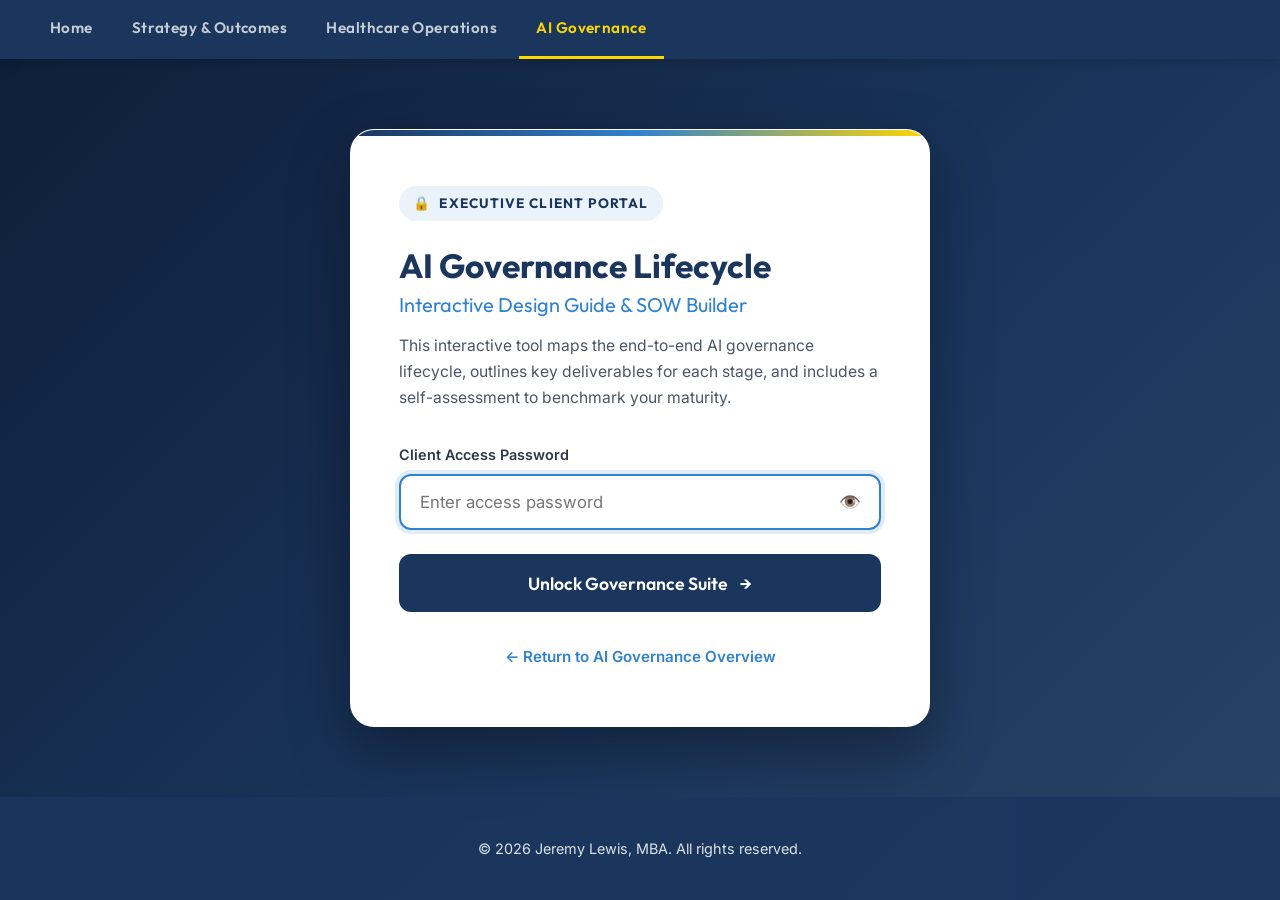
==== commit d0f68c45: "Password protect alignment and lifecycle pages with private authorized credentials" ====
--- a/ai-gov-alignment.html
+++ b/ai-gov-alignment.html
@@ -7,6 +7,14 @@
     <link rel="icon" type="image/svg+xml" href="assets/favicon.svg">
     <link rel="stylesheet" href="style.css">
     <link rel="stylesheet" href="ai-gov-style.css">
+    <script>
+        (function() {
+            if (sessionStorage.getItem('ai_gov_auth') !== 'granted') {
+                sessionStorage.setItem('ai_gov_redirect_after_login', 'ai-gov-alignment.html');
+                window.location.replace('ai-gov-login.html');
+            }
+        })();
+    </script>
 </head>
 
 <body class="lifecycle-app">
--- a/style.css
+++ b/style.css
@@ -71,7 +71,7 @@
 }
 
 .hero-container {
-    max-width: 900px;
+    max-width: 1040px;
     width: 100%;
 }
 
@@ -108,8 +108,8 @@
 
 .power-skills {
     display: flex;
-    gap: 1rem;
-    font-size: 1.1rem;
+    gap: 0.65rem 0.85rem;
+    font-size: 1.05rem;
     font-weight: 700;
     /* Bold */
     color: #FFD700;
@@ -118,12 +118,52 @@
     flex-wrap: wrap;
     justify-content: center;
     /* Centered on mobile */
+    align-items: center;
+    line-height: 1.45;
+}
+
+.skills-row {
+    display: inline-flex;
+    align-items: center;
+    gap: 0.85rem;
+    white-space: nowrap;
 }
 
 @media (min-width: 768px) {
     .power-skills {
         justify-content: flex-start;
         /* Left-aligned relative to name on desktop */
+    }
+}
+
+@media (max-width: 1020px) and (min-width: 768px) {
+    .power-skills .group-divider {
+        display: none;
+    }
+    .skills-row {
+        width: 100%;
+    }
+}
+
+@media (max-width: 767px) {
+    .skills-row {
+        justify-content: center;
+    }
+    .power-skills .group-divider {
+        display: none;
+    }
+}
+
+@media (max-width: 480px) {
+    .power-skills {
+        font-size: 0.95rem;
+        gap: 0.4rem 0.6rem;
+    }
+    .skills-row {
+        white-space: normal;
+        flex-wrap: wrap;
+        justify-content: center;
+        gap: 0.5rem;
     }
 }
 
--- a/ai-gov-style.css
+++ b/ai-gov-style.css
@@ -752,7 +752,9 @@
 }
 
 .substeps-section-title {
-    font-size: 1.4rem;
+    font-family: 'Outfit', sans-serif;
+    font-size: 1.35rem;
+    font-weight: 700;
     margin-bottom: 1.5rem;
     color: var(--primary-color);
     display: flex;
@@ -1140,22 +1142,25 @@
     border: 1.5px solid #e2e8f0;
     border-radius: 1rem;
     padding: 1.75rem 2rem;
-    margin-top: 2rem;
+    margin-bottom: 2.5rem;
 }
 
 .maturity-rater-header {
     display: flex;
     justify-content: space-between;
-    align-items: center;
+    align-items: baseline;
     flex-wrap: wrap;
-    gap: 1rem;
+    gap: 0.75rem 1.5rem;
     margin-bottom: 1.25rem;
 }
 
 .maturity-rater-header h4 {
-    font-size: 1.1rem;
+    font-family: 'Outfit', sans-serif;
+    font-size: 1.35rem;
+    font-weight: 700;
     color: var(--primary-color);
     margin: 0;
+    line-height: 1.35;
 }
 
 .maturity-levels-bar {
@@ -1165,6 +1170,10 @@
 }
 
 @media (max-width: 768px) {
+    .maturity-rater-header h4,
+    .substeps-section-title {
+        font-size: 1.15rem;
+    }
     .maturity-levels-bar {
         grid-template-columns: 1fr;
     }
